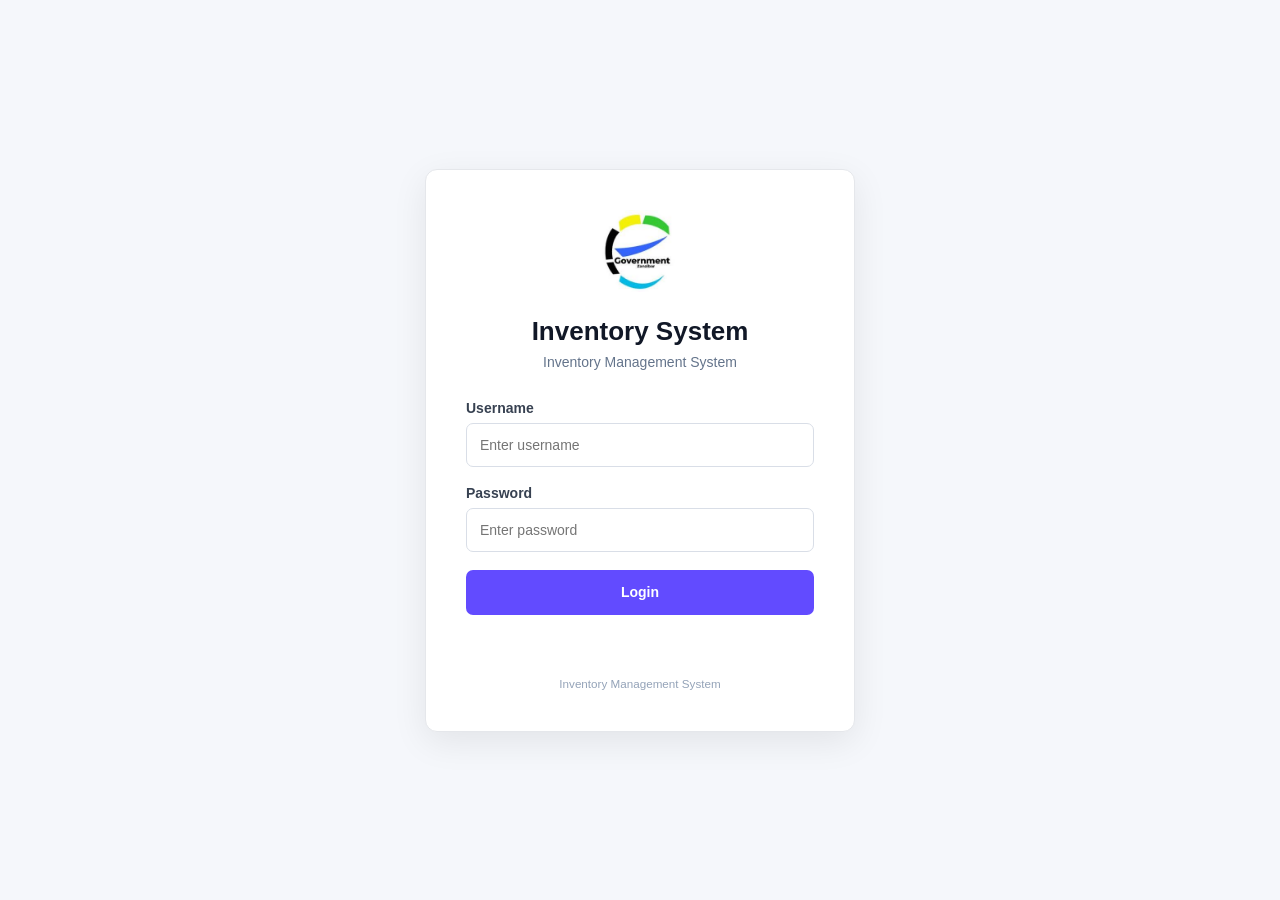
==== Frontend/items.html @ 9045cea1 "Add Inventory System frontend and backend" ====
<!DOCTYPE html>
<html lang="en">
<head>
    <meta charset="UTF-8">
    <meta name="viewport" content="width=device-width, initial-scale=1.0">

    <title>Inventory System - Items</title>

    <link rel="stylesheet" href="CSS/style.css">
</head>

<body>

<div class="app-layout">

    <!-- Sidebar -->
    <aside class="sidebar">

        <div class="sidebar-brand">
            <img src="image/eGAZ logo.jpeg" alt="eGAZ Logo">
            <span>Inventory System</span>
        </div>

        <nav id="sidebarMenu"></nav>

    </aside>


    <!-- Main Content -->
    <main class="main-content">

        <!-- Topbar -->
        <header class="topbar">

            <div>
                <h2>Items</h2>
            </div>

            <div id="userInfo" class="user-info"></div>

        </header>


        <!-- Page Content -->
        <section class="page-content">

            <!-- Add Item -->
            <div class="content-card" id="itemFormContainer">

                <div class="card-header">
                    <h3>Add New Item</h3>
                </div>

                <form id="itemForm">

                    <div class="form-row">

                        <div class="form-group">
                            <label for="itemName">
                                Item Name
                            </label>

                            <input
                                type="text"
                                id="itemName"
                                placeholder="Enter item name"
                                required
                            >
                        </div>


                        <div class="form-group">
                            <label for="category">
                                Category
                            </label>

                            <input
                                type="text"
                                id="category"
                                placeholder="Enter category"
                                required
                            >
                        </div>


                        <div class="form-group">
                            <label for="quantity">
                                Quantity
                            </label>

                            <input
                                type="number"
                                id="quantity"
                                min="0"
                                placeholder="Enter quantity"
                                required
                            >
                        </div>

                    </div>

                    <button
                        type="submit"
                        class="btn btn-primary"
                    >
                        Add Item
                    </button>

                </form>

            </div>


            <!-- Search -->
            <div class="content-card">

                <div class="card-header">
                    <h3>Registered Items</h3>
                </div>

                <div class="search-box">

                    <input
                        type="text"
                        id="searchItem"
                        placeholder="Search item..."
                    >

                </div>


                <!-- Items Table -->
                <div class="table-responsive">

                    <table>

                        <thead>

                            <tr>
                                <th>ID</th>
                                <th>Item Name</th>
                                <th>Category</th>
                                <th>Total Quantity</th>
                                <th>Allocated</th>
                                <th>Remaining</th>
                                <th>Action</th>
                            </tr>

                        </thead>

                        <tbody id="itemTableBody"></tbody>

                    </table>

                </div>

            </div>


            <!-- Edit Item -->
            <div
                class="content-card"
                id="editItemContainer"
                style="display:none;"
            >

                <div class="card-header">
                    <h3>Edit Item</h3>
                </div>

                <form id="editItemForm">

                    <input
                        type="hidden"
                        id="editItemId"
                    >


                    <div class="form-row">

                        <div class="form-group">

                            <label for="editItemName">
                                Item Name
                            </label>

                            <input
                                type="text"
                                id="editItemName"
                                required
                            >

                        </div>


                        <div class="form-group">

                            <label for="editCategory">
                                Category
                            </label>

                            <input
                                type="text"
                                id="editCategory"
                                required
                            >

                        </div>


                        <div class="form-group">

                            <label for="editQuantity">
                                Total Quantity
                            </label>

                            <input
                                type="number"
                                id="editQuantity"
                                min="0"
                                required
                            >

                        </div>

                    </div>


                    <button
                        type="submit"
                        class="btn btn-primary"
                    >
                        Update Item
                    </button>

                    <button
                        type="button"
                        id="cancelEditBtn"
                        class="btn btn-secondary"
                    >
                        Cancel
                    </button>

                </form>

            </div>

        </section>

    </main>

</div>


<script src="JS/api.js"></script>
<script src="JS/auth.js"></script>
<script src="JS/nav.js"></script>

<script>
    protectSection("items");
</script>

<script src="JS/item.js"></script>

</body>
</html>
---- Frontend/CSS/style.css ----
/* =========================================================
   INVENTORY SYSTEM
   Professional Dashboard UI
   ========================================================= */

* {
    margin: 0;
    padding: 0;
    box-sizing: border-box;
}

:root {
    --primary: #624bff;
    --primary-dark: #4f3dcc;
    --body-bg: #f5f7fb;
    --sidebar-bg: #ffffff;
    --card-bg: #ffffff;
    --text: #1e293b;
    --muted: #64748b;
    --border: #e5e7eb;
    --success: #16a34a;
    --warning: #f59e0b;
    --danger: #dc2626;
    --shadow: 0 2px 8px rgba(0, 0, 0, 0.06);
}

html,
body {
    width: 100%;
    min-height: 100%;
    font-family: "Inter", "Segoe UI", Arial, sans-serif;
    color: var(--text);
    background: var(--body-bg);
}

body {
    font-size: 14px;
}

/* =========================================================
   LOGIN PAGE
   ========================================================= */

.login-page {
    min-height: 100vh;
    background: #f5f7fb;
    display: flex;
    align-items: center;
    justify-content: center;
    padding: 20px;
}

.login-wrapper {
    width: 100%;
    max-width: 430px;
}

.login-card {
    background: #ffffff;
    border: 1px solid var(--border);
    border-radius: 12px;
    padding: 40px;
    box-shadow: 0 10px 35px rgba(0, 0, 0, 0.08);
}

.login-logo {
    display: flex;
    justify-content: center;
    margin-bottom: 24px;
}

.login-logo img {
    width: 82px;
    height: 82px;
    object-fit: contain;
    border-radius: 10px;
}

.login-header {
    text-align: center;
    margin-bottom: 30px;
}

.login-header h1 {
    font-size: 26px;
    font-weight: 700;
    color: #111827;
    margin-bottom: 7px;
}

.login-header p {
    color: var(--muted);
    font-size: 14px;
}

.form-group {
    margin-bottom: 18px;
}

.form-group label {
    display: block;
    margin-bottom: 7px;
    font-weight: 600;
    color: #374151;
}

.form-group input,
.form-group select,
.search-box input,
input,
select {
    width: 100%;
    height: 44px;
    padding: 0 13px;
    border: 1px solid #d9dee7;
    border-radius: 7px;
    background: #ffffff;
    color: #1f2937;
    font-size: 14px;
    outline: none;
    transition: 0.2s ease;
}

.form-group input:focus,
.form-group select:focus,
.search-box input:focus,
input:focus,
select:focus {
    border-color: var(--primary);
    box-shadow: 0 0 0 3px rgba(98, 75, 255, 0.10);
}

.login-btn {
    width: 100%;
    height: 45px;
    border: none;
    border-radius: 7px;
    background: var(--primary);
    color: white;
    font-size: 14px;
    font-weight: 600;
    cursor: pointer;
    transition: 0.2s ease;
}

.login-btn:hover {
    background: var(--primary-dark);
}

.login-message {
    min-height: 20px;
    text-align: center;
    margin-top: 15px;
    font-size: 13px;
}

.login-footer {
    text-align: center;
    margin-top: 25px;
    color: #94a3b8;
}

/* =========================================================
   MAIN APPLICATION
   ========================================================= */

.app-layout {
    min-height: 100vh;
    display: flex;
    background: var(--body-bg);
}

/* =========================================================
   SIDEBAR
   ========================================================= */

.sidebar {
    width: 250px;
    min-width: 250px;
    min-height: 100vh;
    background: var(--sidebar-bg);
    border-right: 1px solid var(--border);
    position: fixed;
    left: 0;
    top: 0;
    bottom: 0;
    display: flex;
    flex-direction: column;
    z-index: 1000;
}

.sidebar-brand {
    height: 72px;
    padding: 0 22px;
    display: flex;
    align-items: center;
    gap: 11px;
    border-bottom: 1px solid var(--border);
}

.sidebar-brand img {
    width: 38px;
    height: 38px;
    object-fit: contain;
    border-radius: 7px;
}

.sidebar-brand span {
    font-size: 16px;
    font-weight: 700;
    color: #111827;
    white-space: nowrap;
}

.sidebar-nav {
    flex: 1;
    display: flex;
    flex-direction: column;
    padding: 18px 12px;
}

.sidebar-nav a {
    display: flex;
    align-items: center;
    gap: 12px;
    min-height: 44px;
    padding: 0 14px;
    margin-bottom: 5px;
    text-decoration: none;
    color: #64748b;
    border-radius: 7px;
    font-size: 14px;
    font-weight: 500;
    transition: 0.2s ease;
}

.sidebar-nav a:hover {
    background: #f1f3f9;
    color: var(--primary);
}

.sidebar-nav a.active {
    background: #eeeafd;
    color: var(--primary);
    font-weight: 600;
}


.sidebar-spacer {
    flex: 1;
}

.sidebar-nav .logout-link {
    color: #dc2626;
    margin-top: auto;
}

.sidebar-nav .logout-link:hover {
    background: #fef2f2;
    color: #b91c1c;
}

/* =========================================================
   MAIN CONTENT
   ========================================================= */

.main-content {
    width: calc(100% - 250px);
    margin-left: 250px;
    min-height: 100vh;
}

/* =========================================================
   TOPBAR
   ========================================================= */

.topbar {
    height: 72px;
    background: #ffffff;
    border-bottom: 1px solid var(--border);
    display: flex;
    align-items: center;
    justify-content: space-between;
    padding: 0 30px;
    position: sticky;
    top: 0;
    z-index: 100;
}

.topbar h2 {
    font-size: 20px;
    font-weight: 600;
    color: #111827;
}

.user-info {
    display: flex;
    align-items: center;
}

.user-details {
    display: flex;
    align-items: center;
    gap: 10px;
}

.user-details strong {
    font-size: 13px;
    color: #374151;
}

.role-pill {
    display: inline-flex;
    align-items: center;
    padding: 5px 9px;
    border-radius: 20px;
    background: #eeeafd;
    color: var(--primary);
    font-size: 11px;
    font-weight: 700;
}

/* =========================================================
   PAGE CONTENT
   ========================================================= */

.page-content {
    padding: 30px;
    max-width: 1600px;
    margin: 0 auto;
}

/* =========================================================
   WELCOME BOX
   ========================================================= */

.welcome-box {
    background: #ffffff;
    border: 1px solid var(--border);
    border-radius: 10px;
    padding: 25px 28px;
    margin-bottom: 25px;
    box-shadow: var(--shadow);
}

.welcome-box h1 {
    font-size: 23px;
    font-weight: 650;
    margin-bottom: 7px;
    color: #111827;
}

.welcome-box p {
    color: var(--muted);
    line-height: 1.6;
}

/* =========================================================
   DASHBOARD CARDS
   ========================================================= */

.dashboard-cards {
    display: grid;
    grid-template-columns: repeat(4, 1fr);
    gap: 20px;
    margin-bottom: 25px;
}

.stat-card {
    background: #ffffff;
    border: 1px solid var(--border);
    border-radius: 10px;
    min-height: 120px;
    padding: 22px;
    display: flex;
    align-items: center;
    gap: 16px;
    box-shadow: var(--shadow);
}


.stat-card span {
    display: block;
    color: var(--muted);
    font-size: 13px;
    margin-bottom: 6px;
}

.stat-card h2 {
    color: #111827;
    font-size: 25px;
    font-weight: 700;
}

/* =========================================================
   CONTENT CARDS
   ========================================================= */

.content-card {
    background: #ffffff;
    border: 1px solid var(--border);
    border-radius: 10px;
    margin-bottom: 25px;
    box-shadow: var(--shadow);
    overflow: hidden;
}

.card-header {
    min-height: 62px;
    padding: 0 22px;
    display: flex;
    align-items: center;
    justify-content: space-between;
    border-bottom: 1px solid var(--border);
}

.card-header h3 {
    font-size: 16px;
    font-weight: 600;
    color: #111827;
}

/* =========================================================
   FORMS
   ========================================================= */

.content-card form {
    padding: 22px;
}

.form-row {
    display: grid;
    grid-template-columns: repeat(3, 1fr);
    gap: 18px;
}

.content-card form > .btn {
    margin-top: 2px;
}

textarea {
    width: 100%;
    min-height: 100px;
    padding: 12px;
    border: 1px solid #d9dee7;
    border-radius: 7px;
    resize: vertical;
    font-family: inherit;
}

/* =========================================================
   BUTTONS
   ========================================================= */

.btn {
    display: inline-flex;
    align-items: center;
    justify-content: center;
    min-height: 39px;
    padding: 0 15px;
    border: none;
    border-radius: 6px;
    font-size: 13px;
    font-weight: 600;
    cursor: pointer;
    text-decoration: none;
    transition: 0.2s ease;
}

.btn-primary {
    background: var(--primary);
    color: #ffffff;
}

.btn-primary:hover {
    background: var(--primary-dark);
}

.btn-secondary {
    background: #64748b;
    color: #ffffff;
}

.btn-secondary:hover {
    background: #475569;
}

.btn-success {
    background: var(--success);
    color: #ffffff;
}

.btn-warning {
    background: var(--warning);
    color: #ffffff;
}

.btn-danger {
    background: var(--danger);
    color: #ffffff;
}

.btn-sm {
    min-height: 32px;
    padding: 0 10px;
    margin: 2px;
    font-size: 12px;
}

/* =========================================================
   SEARCH
   ========================================================= */

.search-box {
    padding: 18px 22px;
    border-bottom: 1px solid var(--border);
}

.search-box input {
    max-width: 350px;
}

/* =========================================================
   TABLE
   ========================================================= */

.table-responsive {
    width: 100%;
    overflow-x: auto;
}

table {
    width: 100%;
    border-collapse: collapse;
    background: #ffffff;
}

thead {
    background: #f8fafc;
}

th {
    padding: 14px 18px;
    text-align: left;
    color: #475569;
    font-size: 12px;
    font-weight: 700;
    white-space: nowrap;
    border-bottom: 1px solid var(--border);
}

td {
    padding: 15px 18px;
    color: #475569;
    font-size: 13px;
    border-bottom: 1px solid #edf0f4;
    vertical-align: middle;
}

tbody tr:hover {
    background: #fafbfc;
}

tbody tr:last-child td {
    border-bottom: none;
}

td strong {
    color: #1e293b;
}

/* =========================================================
   QUICK ACTIONS
   ========================================================= */

.quick-actions {
    padding: 22px;
    display: grid;
    grid-template-columns: repeat(4, 1fr);
    gap: 16px;
}

.quick-action {
    display: flex;
    flex-direction: column;
    gap: 7px;
    text-decoration: none;
    border: 1px solid var(--border);
    border-radius: 8px;
    padding: 18px;
    background: #ffffff;
    transition: 0.2s ease;
}

.quick-action:hover {
    border-color: var(--primary);
    transform: translateY(-2px);
    box-shadow: var(--shadow);
}


.quick-action strong {
    color: #1e293b;
    font-size: 14px;
}

.quick-action small {
    color: var(--muted);
    font-size: 12px;
}

/* =========================================================
   PROGRESS
   ========================================================= */

.progress-info {
    padding: 22px;
}

.progress-info > div:first-child {
    display: flex;
    justify-content: space-between;
    margin-bottom: 12px;
}

.progress-info strong {
    color: #334155;
}

.progress-info span {
    color: var(--muted);
    font-size: 13px;
}

.progress-bar {
    width: 100%;
    height: 9px;
    background: #e9edf3;
    border-radius: 10px;
    overflow: hidden;
}

.progress-fill {
    height: 100%;
    background: var(--primary);
    border-radius: 10px;
    transition: width 0.3s ease;
}

.progress-details {
    display: flex;
    gap: 30px;
    margin-top: 14px;
    flex-wrap: wrap;
}

/* =========================================================
   STATUS
   ========================================================= */

.view-only {
    display: inline-block;
    padding: 5px 9px;
    border-radius: 5px;
    background: #f1f5f9;
    color: #64748b;
    font-size: 11px;
    font-weight: 600;
}

/* =========================================================
   RESPONSIVE
   ========================================================= */

@media (max-width: 1200px) {

    .dashboard-cards {
        grid-template-columns: repeat(2, 1fr);
    }

    .quick-actions {
        grid-template-columns: repeat(2, 1fr);
    }

    .form-row {
        grid-template-columns: repeat(2, 1fr);
    }
}

@media (max-width: 850px) {

    .sidebar {
        width: 220px;
        min-width: 220px;
    }

    .main-content {
        width: calc(100% - 220px);
        margin-left: 220px;
    }

    .page-content {
        padding: 20px;
    }

    .topbar {
        padding: 0 20px;
    }

    .sidebar-brand span {
        font-size: 14px;
    }
}

@media (max-width: 650px) {

    .sidebar {
        width: 100%;
        height: auto;
        min-height: auto;
        position: relative;
    }

    .app-layout {
        display: block;
    }

    .main-content {
        width: 100%;
        margin-left: 0;
    }

    .sidebar-nav {
        padding: 10px;
    }

    .sidebar-spacer {
        display: none;
    }

    .dashboard-cards {
        grid-template-columns: 1fr;
    }

    .quick-actions {
        grid-template-columns: 1fr;
    }

    .form-row {
        grid-template-columns: 1fr;
    }

    .topbar {
        height: auto;
        min-height: 65px;
        padding: 15px;
        gap: 10px;
    }

    .topbar h2 {
        font-size: 17px;
    }

    .page-content {
        padding: 15px;
    }

    .welcome-box {
        padding: 20px;
    }

    .welcome-box h1 {
        font-size: 19px;
    }

    .user-details strong {
        display: none;
    }
}

/* =========================================================
   PRINT
   ========================================================= */

@media print {

    .sidebar,
    .topbar,
    .btn,
    .search-box {
        display: none !important;
    }

    .main-content {
        width: 100%;
        margin: 0;
    }

    .page-content {
        padding: 0;
    }

    .content-card {
        box-shadow: none;
        border: 1px solid #ddd;
    }

}

/* Inventory System watermark */
body:not(.login-page)::before {
    content: "";
    position: fixed;
    inset: 0;
    background: url("../image/eGAZ logo.jpeg") center center / 280px auto no-repeat;
    opacity: 0.035;
    pointer-events: none;
    z-index: 0;
}

.app-layout, .main-content, .sidebar, .topbar {
    position: relative;
}

.app-layout { z-index: 1; }

.print-only { display: none; }
.print-watermark { display: none; }

@media print {
    @page { size: A4; margin: 14mm; }

    body { background: #fff !important; }
    body::before { display: none !important; }
    .sidebar, .topbar, .report-print-controls, .dashboard-cards, .print-watermark { display: none !important; }
    .main-content { margin: 0 !important; padding: 0 !important; width: 100% !important; }
    .page-content { padding: 0 !important; }
    .content-card { box-shadow: none !important; border: 1px solid #ddd !important; break-inside: avoid; }
    .print-only { display: block !important; text-align: center; margin-bottom: 18px; position: relative; }
    .print-logo { width: 75px; height: 75px; object-fit: contain; margin-bottom: 6px; }
    .print-only h1 { margin: 0 0 10px; font-size: 22px; }
    .print-meta { display: flex; justify-content: center; gap: 16px; flex-wrap: wrap; font-size: 11px; margin-bottom: 12px; }
    .print-only::after {
        content: "";
        position: fixed;
        inset: 0;
        background: url("../image/eGAZ logo.jpeg") center center / 300px auto no-repeat;
        opacity: 0.055;
        z-index: -1;
    }
    table { width: 100% !important; border-collapse: collapse !important; }
    th, td { border: 1px solid #999 !important; padding: 6px !important; }
}

/* =========================================================
   FINAL LAYOUT / PRINT FIXES
   ========================================================= */
html, body { overflow-x: hidden; }
.app-layout { width: 100%; min-width: 0; }
.main-content { min-width: 0; max-width: 100%; }
.page-content { width: 100%; max-width: 1500px; }
.content-card, .dashboard-cards, .quick-actions { min-width: 0; }
.form-row { min-width: 0; }
.form-row > * { min-width: 0; }
.table-responsive { max-width: 100%; }
.btn { white-space: nowrap; }

/* Keep the logo watermark subtle and behind content */
body:not(.login-page)::before {
    content: "";
    position: fixed;
    inset: 0;
    background: url("../image/eGAZ logo.jpeg") center center / 300px auto no-repeat;
    opacity: .035;
    pointer-events: none;
    z-index: 0;
}

.app-layout, .main-content, .topbar, .page-content { position: relative; z-index: 1; }
.empty-state { text-align: center; padding: 28px !important; color: #64748b; }

/* Colour printing */
@media print {
    html, body { overflow: visible !important; }
    * { -webkit-print-color-adjust: exact !important; print-color-adjust: exact !important; }
    body { background: #fff !important; }
    .sidebar, .topbar, .report-print-controls, .dashboard-cards, .search-box, .btn, .view-only { display: none !important; }
    .main-content { width: 100% !important; max-width: none !important; margin: 0 !important; }
    .page-content { width: 100% !important; max-width: none !important; padding: 0 !important; }
    .content-card { box-shadow: none !important; border: 1px solid #b8c2d1 !important; margin-bottom: 14px !important; }
    .print-only { display: block !important; text-align: center; position: relative; margin-bottom: 18px; padding-bottom: 10px; border-bottom: 3px solid #624bff; }
    .print-logo { width: 82px !important; height: 82px !important; object-fit: contain; margin: 0 auto 6px; display: block; }
    .print-only h1 { margin: 0 0 10px !important; color: #624bff !important; font-size: 24px !important; font-weight: 800; }
    .print-meta { display: flex !important; justify-content: center; gap: 10px 22px; flex-wrap: wrap; font-size: 11px; color: #334155 !important; }
    .print-meta strong { color: #111827 !important; }
    .print-only::after { content: ""; position: fixed; inset: 0; background: url("../image/eGAZ logo.jpeg") center center / 320px auto no-repeat; opacity: .07; z-index: -1; pointer-events: none; }
    table { width: 100% !important; border-collapse: collapse !important; }
    thead { background: #624bff !important; }
    th { background: #624bff !important; color: #fff !important; border: 1px solid #4f3dcc !important; padding: 8px !important; }
    td { color: #1e293b !important; border: 1px solid #cbd5e1 !important; padding: 7px !important; }
    tbody tr:nth-child(even) { background: #f3f4ff !important; }
    .card-header { background: #f1efff !important; color: #1e293b !important; }
    .card-header h3 { color: #4f3dcc !important; }
}


/* Center content in the available workspace */
.main-content { width: calc(100% - 250px); margin-left: 250px; min-width: 0; }
.page-content { width: min(1160px, calc(100% - 40px)); max-width: 1160px; margin-left: auto; margin-right: auto; padding: 28px 0 40px; }
.content-card, .dashboard-cards, .quick-actions { min-width: 0; }
.room-contents { padding: 20px 22px; display: grid; gap: 14px; }
.room-content-box { border: 1px solid var(--border); border-radius: 9px; padding: 15px; background: #fff; }
.room-content-title { display:flex; justify-content:space-between; align-items:center; gap:15px; margin-bottom:10px; }
.room-content-title span { font-size:12px; color:var(--muted); }
.room-item-list { border-top:1px solid var(--border); }
.room-item { display:flex; justify-content:space-between; padding:10px 2px; border-bottom:1px solid #edf0f4; }
.room-item:last-child { border-bottom:0; }
.room-item span { color:#475569; }
.room-empty { color:#94a3b8; font-size:13px; padding:8px 0; }
@media (max-width:850px){ .page-content { width: calc(100% - 30px); } }
@media print{ .page-content { width:100% !important; max-width:none !important; margin:0 !important; } }

/* =========================================================
   TRUE SCREEN CENTERING
   Content is centered relative to the full browser window,
   not just the area to the right of the sidebar.
   ========================================================= */
@media (min-width: 851px) {
    .page-content {
        position: relative;
        left: -125px;
    }
}

@media (min-width: 651px) and (max-width: 850px) {
    .page-content {
        position: relative;
        left: -110px;
    }
}

@media (max-width: 650px) {
    .page-content {
        position: relative;
        left: 0;
    }
}

/* Final navigation and dashboard centering */
.sidebar-nav {
    align-items: center;
}
.sidebar-nav a {
    width: 92%;
    justify-content: center;
}
.topbar > div:first-child {
    flex: 1;
    text-align: center;
}
.topbar .user-info {
    min-width: 190px;
    justify-content: flex-end;
}


/* Final navigation bar and role icon polish */
.sidebar-nav {
    width: 92%;
    align-self: center;
    padding-left: 0;
    padding-right: 0;
    box-sizing: border-box;
}

.sidebar-nav a {
    width: 100%;
    box-sizing: border-box;
}

.user-avatar {
    width: 40px;
    height: 40px;
    border-radius: 50%;
    display: flex;
    align-items: center;
    justify-content: center;
    background: #eeeafd;
    border: 1px solid #ddd6fe;
    font-size: 20px;
    margin-right: 10px;
    flex-shrink: 0;
}

.topbar .user-info {
    min-width: 230px;
}

@media (max-width: 650px) {
    .sidebar-nav {
        width: 94%;
    }

    .user-avatar {
        width: 36px;
        height: 36px;
        font-size: 18px;
    }

    .topbar .user-info {
        min-width: auto;
    }
}


/* =========================================================
   FINAL V8 PRINT CLEANUP
   ========================================================= */
@media print {
    @page { size: A4 portrait; margin: 10mm; }

    html, body {
        width: 100% !important;
        min-width: 0 !important;
        overflow: visible !important;
        margin: 0 !important;
        padding: 0 !important;
        background: #fff !important;
    }

    .app-layout, .main-content, .page-content {
        position: static !important;
        left: auto !important;
        right: auto !important;
        transform: none !important;
        width: 100% !important;
        max-width: none !important;
        min-width: 0 !important;
        margin: 0 !important;
        padding: 0 !important;
    }

    .content-card {
        width: 100% !important;
        max-width: none !important;
        margin: 0 0 12px 0 !important;
        padding: 0 !important;
        box-sizing: border-box !important;
        break-inside: auto !important;
        page-break-inside: auto !important;
        overflow: visible !important;
    }

    .table-responsive {
        width: 100% !important;
        max-width: none !important;
        overflow: visible !important;
    }

    table {
        width: 100% !important;
        max-width: 100% !important;
        table-layout: fixed !important;
        border-collapse: collapse !important;
        font-size: 9.5pt !important;
    }

    th, td {
        padding: 5px 4px !important;
        line-height: 1.25 !important;
        word-break: normal !important;
        overflow-wrap: anywhere !important;
        white-space: normal !important;
        vertical-align: middle !important;
    }

    .card-header {
        padding: 8px 10px !important;
    }

    .print-only {
        width: 100% !important;
        box-sizing: border-box !important;
        margin: 0 0 12px 0 !important;
        padding: 0 0 8px 0 !important;
    }

    .print-logo {
        width: 65px !important;
        height: 65px !important;
    }

    .print-only h1 {
        font-size: 20px !important;
        margin: 0 0 7px !important;
    }

    .print-meta {
        gap: 5px 14px !important;
        font-size: 9.5pt !important;
    }

    .print-only::after {
        opacity: .045 !important;
        background-size: 250px auto !important;
    }

    .report-print-controls, .sidebar, .topbar, .btn, .search-box, .dashboard-cards, .view-only {
        display: none !important;
    }
}

/* Remove role/avatar icon space from the top bar */
.user-avatar {
    display: none !important;
}
.topbar .user-info {
    min-width: 190px;
}


/* =========================================================
   FINAL RESPONSIVE + CLEAN TEXT-ONLY UI
   ========================================================= */
.sidebar-nav a {
    justify-content: flex-start;
}

.sidebar-nav a.logout-link {
    margin-top: 10px;
}

.menu-toggle {
    display: none;
    border: 1px solid var(--border);
    background: #fff;
    color: var(--text);
    border-radius: 7px;
    padding: 9px 12px;
    font-weight: 600;
    cursor: pointer;
}

.sidebar-overlay {
    display: none;
}

.main-content {
    margin-left: 250px;
    width: calc(100% - 250px);
    min-width: 0;
}

.page-content {
    width: 100%;
    max-width: 1500px;
    margin: 0 auto;
}

.topbar {
    min-width: 0;
}

.topbar > div:first-child {
    min-width: 0;
}

.topbar h2 {
    overflow: hidden;
    text-overflow: ellipsis;
    white-space: nowrap;
}

.form-row {
    display: grid;
    grid-template-columns: repeat(3, minmax(0, 1fr));
    gap: 18px;
}

.table-responsive {
    width: 100%;
    overflow-x: auto;
    -webkit-overflow-scrolling: touch;
}

.table-responsive table {
    min-width: 720px;
}

.btn {
    white-space: nowrap;
}

.quick-actions {
    display: grid;
    grid-template-columns: repeat(2, minmax(0, 1fr));
    gap: 12px;
}

.quick-action {
    min-width: 0;
}

.room-content-box {
    overflow: hidden;
}

@media (max-width: 900px) {
    .sidebar {
        transform: translateX(-100%);
        transition: transform .25s ease;
        box-shadow: 8px 0 24px rgba(15, 23, 42, .12);
    }

    .sidebar.open {
        transform: translateX(0);
    }

    .main-content {
        margin-left: 0;
        width: 100%;
    }

    .menu-toggle {
        display: inline-flex;
        align-items: center;
        justify-content: center;
        margin-right: 12px;
    }

    .sidebar-overlay.show {
        display: block;
        position: fixed;
        inset: 0;
        background: rgba(15, 23, 42, .35);
        z-index: 900;
    }

    .topbar {
        gap: 10px;
    }

    .form-row {
        grid-template-columns: repeat(2, minmax(0, 1fr));
    }
}

@media (max-width: 640px) {
    body {
        font-size: 13px;
    }

    .login-page {
        padding: 14px;
    }

    .login-card {
        padding: 26px 20px;
        border-radius: 10px;
    }

    .login-logo img {
        width: 70px;
        height: 70px;
    }

    .login-header h1 {
        font-size: 22px;
    }

    .topbar {
        padding: 12px 14px;
        min-height: 62px;
    }

    .topbar h2 {
        font-size: 18px;
    }

    .user-info {
        max-width: 48%;
    }

    .user-details strong,
    .role-pill {
        max-width: 100%;
        overflow: hidden;
        text-overflow: ellipsis;
        white-space: nowrap;
    }

    .page-content {
        padding: 14px;
    }

    .welcome-box {
        padding: 20px;
    }

    .welcome-box h1 {
        font-size: 21px;
        line-height: 1.3;
    }

    .dashboard-cards {
        grid-template-columns: 1fr;
        gap: 12px;
    }

    .stat-card {
        min-height: 92px;
    }

    .form-row {
        grid-template-columns: 1fr;
        gap: 0;
    }

    .quick-actions {
        grid-template-columns: 1fr;
    }

    .content-card {
        padding: 16px;
        margin-bottom: 14px;
    }

    .card-header {
        flex-wrap: wrap;
        gap: 8px;
    }

    .btn {
        min-height: 40px;
    }

    .btn-sm {
        min-height: 36px;
        margin-bottom: 4px;
    }

    input, select, .form-group input, .form-group select, .search-box input {
        height: 44px;
    }

    .table-responsive table {
        min-width: 650px;
    }

    .room-content-box .table-responsive table {
        min-width: 480px;
    }
}

@media print {
    .sidebar,
    .topbar,
    .menu-toggle,
    .sidebar-overlay {
        display: none !important;
    }

    .main-content {
        margin-left: 0 !important;
        width: 100% !important;
    }
}
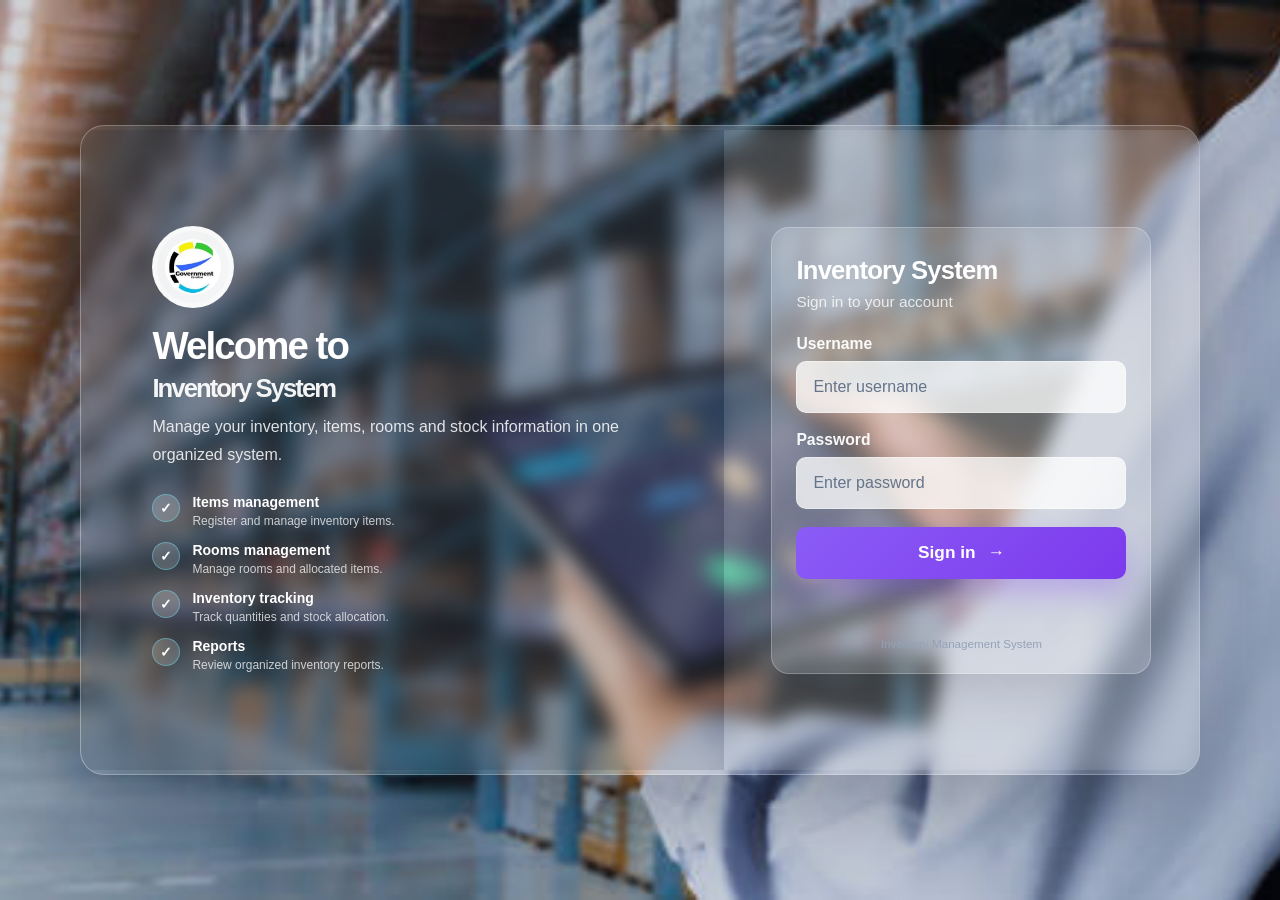
==== commit b40cb114: "changes" ====
--- a/Frontend/items.html
+++ b/Frontend/items.html
@@ -251,6 +251,47 @@
 
 </div>
 
+<div id="stockModal" class="modal-backdrop" aria-hidden="true">
+    <div class="modal-card" role="dialog" aria-modal="true" aria-labelledby="stockModalTitle">
+        <div class="modal-header">
+            <h3 id="stockModalTitle">Add Stock</h3>
+            <button type="button" class="modal-close" id="closeStockModalBtn" aria-label="Close">×</button>
+        </div>
+
+        <form id="stockForm">
+            <input type="hidden" id="stockItemId">
+
+            <div class="form-group">
+                <label>Item Name</label>
+                <input type="text" id="stockItemName" disabled>
+            </div>
+
+            <div class="form-group">
+                <label>Current Quantity</label>
+                <input type="text" id="stockCurrentQuantity" disabled>
+            </div>
+
+            <div class="form-group">
+                <label for="stockQuantityToAdd">Quantity to Add</label>
+                <input
+                    type="number"
+                    id="stockQuantityToAdd"
+                    min="1"
+                    step="1"
+                    placeholder="Enter quantity"
+                    required
+                >
+                <small id="stockError" class="field-error"></small>
+            </div>
+
+            <div class="modal-actions">
+                <button type="button" class="btn btn-secondary" id="cancelAddStockBtn">Cancel</button>
+                <button type="submit" class="btn btn-primary">Add Stock</button>
+            </div>
+        </form>
+    </div>
+</div>
+
 
 <script src="JS/api.js"></script>
 <script src="JS/auth.js"></script>
--- a/Frontend/CSS/style.css
+++ b/Frontend/CSS/style.css
@@ -10,18 +10,22 @@
 }
 
 :root {
-    --primary: #624bff;
-    --primary-dark: #4f3dcc;
-    --body-bg: #f5f7fb;
-    --sidebar-bg: #ffffff;
+    --primary: #4465d1;
+    --primary-dark: #113b5e;
+    --primary-soft: #ccfbf1;
+    --secondary: #0284c7;
+    --secondary-soft: #e0f2fe;
+    --accent-gold: #f59e0b;
+    --body-bg: #eaedf5;
+    --sidebar-bg: linear-gradient(180deg, #071a2e 0%, #102847 35%, #183d5d 100%);
     --card-bg: #ffffff;
-    --text: #1e293b;
-    --muted: #64748b;
-    --border: #e5e7eb;
-    --success: #16a34a;
+    --text: #172033;
+    --muted: #53657d;
+    --border: #dfeaf6;
+    --success: #10b981;
     --warning: #f59e0b;
-    --danger: #dc2626;
-    --shadow: 0 2px 8px rgba(0, 0, 0, 0.06);
+    --danger: #ef4444;
+    --shadow: 0 18px 40px rgba(15, 118, 110, 0.12);
 }
 
 html,
@@ -30,11 +34,291 @@
     min-height: 100%;
     font-family: "Inter", "Segoe UI", Arial, sans-serif;
     color: var(--text);
-    background: var(--body-bg);
+    background: linear-gradient(180deg, #eefaff 0%, #f8fbff 100%);
 }
 
 body {
     font-size: 14px;
+}
+
+/* =========================================================
+   PUBLIC LANDING PAGE
+   ========================================================= */
+
+.landing-page {
+    --landing-ink: #182b27;
+    --landing-green: #214b3d;
+    --landing-lime: #d8e681;
+    --landing-muted: #64716c;
+    background: #f8f8f2;
+    color: var(--landing-ink);
+    font-family: "Trebuchet MS", "Segoe UI", sans-serif;
+}
+
+.landing-header {
+    height: 72px;
+    padding: 0 9%;
+    display: flex;
+    align-items: center;
+    justify-content: space-between;
+    background: #f8f8f2;
+}
+
+.landing-brand {
+    display: inline-flex;
+    align-items: center;
+    gap: 12px;
+    color: var(--landing-ink);
+    text-decoration: none;
+    font-size: 15px;
+}
+
+.landing-brand img {
+    width: 39px;
+    height: 39px;
+    object-fit: contain;
+}
+
+.landing-brand strong {
+    font-weight: 400;
+}
+
+.landing-login-link {
+    color: var(--landing-ink);
+    text-decoration: none;
+    font-weight: 700;
+}
+
+.landing-login-link span {
+    margin-left: 8px;
+    color: var(--landing-green);
+}
+
+.landing-hero {
+    min-height: min(650px, calc(100svh - 72px));
+    position: relative;
+    display: flex;
+    align-items: center;
+    padding: 72px 9%;
+    color: #fff;
+    background: linear-gradient(90deg, rgba(15, 35, 29, 0.9) 0%, rgba(15, 35, 29, 0.7) 48%, rgba(15, 35, 29, 0.18) 100%), url('../image/warehouse.jpg') center 48% / cover no-repeat;
+}
+
+.landing-hero-content {
+    width: min(610px, 100%);
+    animation: landing-rise 650ms ease-out both;
+}
+
+.landing-eyebrow {
+    margin-bottom: 22px;
+    color: var(--landing-lime);
+    font-size: 11px;
+    font-weight: 700;
+    letter-spacing: 0.14em;
+}
+
+.landing-eyebrow span {
+    display: inline-block;
+    width: 7px;
+    height: 7px;
+    margin-right: 8px;
+    border-radius: 50%;
+    background: var(--landing-lime);
+    vertical-align: 1px;
+}
+
+.landing-hero h1,
+.landing-overview h2 {
+    font-family: Georgia, "Times New Roman", serif;
+    font-size: clamp(42px, 5.4vw, 72px);
+    line-height: 1.05;
+    font-weight: 400;
+}
+
+.landing-hero h1 {
+    font-size: 64px;
+}
+
+.landing-hero h1 em {
+    color: var(--landing-lime);
+    font-weight: 400;
+}
+
+.landing-lede {
+    max-width: 450px;
+    margin-top: 22px;
+    color: rgba(255, 255, 255, 0.83);
+    font-size: 16px;
+    line-height: 1.7;
+}
+
+.landing-actions {
+    display: flex;
+    align-items: center;
+    flex-wrap: wrap;
+    gap: 26px;
+    margin-top: 32px;
+}
+
+.landing-primary-action,
+.landing-secondary-action {
+    display: inline-flex;
+    align-items: center;
+    gap: 20px;
+    min-height: 50px;
+    color: #fff;
+    text-decoration: none;
+    font-size: 13px;
+    font-weight: 700;
+}
+
+.landing-primary-action {
+    padding: 0 18px;
+    color: var(--landing-ink);
+    background: var(--landing-lime);
+}
+
+.landing-primary-action:hover {
+    background: #e5f19a;
+}
+
+.landing-primary-action span,
+.landing-secondary-action span {
+    font-size: 18px;
+}
+
+.landing-secondary-action {
+    color: rgba(255, 255, 255, 0.88);
+}
+
+.landing-caption {
+    position: absolute;
+    right: 7.5%;
+    bottom: 26px;
+    left: 7.5%;
+    display: flex;
+    justify-content: space-between;
+    gap: 18px;
+    padding-top: 13px;
+    border-top: 1px solid rgba(255, 255, 255, 0.35);
+    color: rgba(255, 255, 255, 0.76);
+    font-size: 10px;
+}
+
+.landing-caption span:first-child {
+    color: var(--landing-lime);
+    font-weight: 700;
+}
+
+.landing-overview {
+    display: grid;
+    grid-template-columns: minmax(220px, 0.8fr) 1.5fr;
+    gap: 7%;
+    padding: 72px 9%;
+    background: #fff;
+}
+
+.landing-eyebrow-dark {
+    color: var(--landing-green);
+}
+
+.landing-overview h2 {
+    font-size: clamp(34px, 4vw, 48px);
+}
+
+.landing-features {
+    display: grid;
+    grid-template-columns: repeat(3, minmax(0, 1fr));
+    align-content: center;
+    gap: 18px;
+}
+
+.landing-feature {
+    padding-top: 15px;
+    border-top: 1px solid #cbd2c9;
+}
+
+.landing-feature-number {
+    color: #647f42;
+    font-size: 11px;
+    font-weight: 700;
+}
+
+.landing-feature h3 {
+    margin: 25px 0 10px;
+    font-size: 16px;
+}
+
+.landing-feature p {
+    color: var(--landing-muted);
+    font-size: 13px;
+    line-height: 1.65;
+}
+
+.landing-bottom-cta {
+    display: flex;
+    align-items: center;
+    justify-content: space-between;
+    gap: 20px;
+    padding: 24px 9%;
+    background: var(--landing-green);
+    color: #fff;
+}
+
+.landing-bottom-cta p {
+    font-family: Georgia, "Times New Roman", serif;
+    font-size: 24px;
+}
+
+.landing-bottom-cta a {
+    display: inline-flex;
+    align-items: center;
+    gap: 16px;
+    color: var(--landing-lime);
+    font-size: 13px;
+    font-weight: 700;
+    text-decoration: none;
+}
+
+.landing-bottom-cta a span {
+    font-size: 18px;
+}
+
+.landing-footer {
+    display: flex;
+    justify-content: space-between;
+    gap: 20px;
+    padding: 18px 9%;
+    border-top: 1px solid #e2e7de;
+    color: var(--landing-muted);
+    font-size: 11px;
+}
+
+.login-home-link {
+    display: inline-block;
+    margin-bottom: 28px;
+    color: rgba(255, 255, 255, 0.85);
+    font-size: 13px;
+    text-decoration: none;
+}
+
+@keyframes landing-rise {
+    from { opacity: 0; transform: translateY(14px); }
+    to { opacity: 1; transform: translateY(0); }
+}
+
+@media (max-width: 760px) {
+    .landing-header { height: 66px; padding: 0 6%; }
+    .landing-hero { min-height: min(650px, calc(100svh - 66px)); padding: 64px 7%; background-position: 58% center; }
+    .landing-hero h1 { font-size: 42px; }
+    .landing-lede { max-width: 390px; font-size: 15px; }
+    .landing-actions { align-items: flex-start; flex-direction: column; gap: 12px; }
+    .landing-caption { right: 7%; left: 7%; }
+    .landing-overview { grid-template-columns: 1fr; gap: 32px; padding: 54px 7%; }
+    .landing-features { grid-template-columns: 1fr; gap: 24px; }
+    .landing-feature h3 { margin-top: 12px; }
+    .landing-bottom-cta { align-items: flex-start; flex-direction: column; padding: 26px 7%; }
+    .landing-footer { padding: 18px 7%; }
 }
 
 /* =========================================================
@@ -43,11 +327,47 @@
 
 .login-page {
     min-height: 100vh;
-    background: #f5f7fb;
+    position: relative;
+    background: transparent;
     display: flex;
     align-items: center;
     justify-content: center;
     padding: 20px;
+    overflow: hidden;
+}
+
+.login-page::before {
+    content: "";
+    position: absolute;
+    inset: 0;
+    background: none;
+    opacity: 0;
+    pointer-events: none;
+}
+
+.login-background {
+    position: fixed;
+    inset: 0;
+    background:
+        linear-gradient(90deg, rgba(15, 23, 42, 0.22), rgba(15, 23, 42, 0.12)),
+        url('../image/warehouse.jpg') center center / cover no-repeat;
+    z-index: 0;
+}
+
+.login-container {
+    position: relative;
+    z-index: 1;
+    width: min(1200px, 100%);
+    display: grid;
+    grid-template-columns: 1.1fr 0.9fr;
+    gap: 0;
+    align-items: center;
+    border-radius: 28px;
+    overflow: hidden;
+    box-shadow: 0 35px 80px rgba(2, 6, 23, 0.28);
+    background: rgba(255, 255, 255, 0.12);
+    border: 1px solid rgba(255, 255, 255, 0.28);
+    backdrop-filter: blur(2px);
 }
 
 .login-wrapper {
@@ -55,12 +375,113 @@
     max-width: 430px;
 }
 
+.login-section {
+    background: rgba(255, 255, 255, 0.08);
+    backdrop-filter: blur(8px);
+    padding: 34px 28px;
+    min-height: 640px;
+    display: flex;
+    align-items: center;
+    justify-content: center;
+}
+
 .login-card {
-    background: #ffffff;
-    border: 1px solid var(--border);
-    border-radius: 12px;
+    background: rgba(255, 255, 255, 0.12);
+    border: 1px solid rgba(255, 255, 255, 0.22);
+    border-radius: 20px;
     padding: 40px;
-    box-shadow: 0 10px 35px rgba(0, 0, 0, 0.08);
+    box-shadow: 0 28px 65px rgba(15, 118, 110, 0.12);
+    backdrop-filter: blur(4px);
+    width: 100%;
+    max-width: 430px;
+}
+
+.login-intro {
+    background: rgba(3, 7, 18, 0.18);
+    min-height: 640px;
+    display: flex;
+    align-items: center;
+    justify-content: center;
+    padding: 40px 36px;
+    color: #ffffff;
+}
+
+.intro-content {
+    max-width: 480px;
+}
+
+.intro-logo {
+    display: flex;
+    justify-content: flex-start;
+    margin-bottom: 22px;
+}
+
+.intro-logo img {
+    width: 72px;
+    height: 72px;
+    object-fit: contain;
+    border-radius: 14px;
+    background: rgba(255, 255, 255, 0.12);
+    padding: 8px;
+}
+
+.intro-content h1 {
+    font-size: clamp(2.2rem, 3vw, 3rem);
+    line-height: 1.1;
+    font-weight: 800;
+    margin-bottom: 18px;
+    color: #ffffff;
+}
+
+.intro-content h1 span {
+    display: block;
+    color: #d6f4ff;
+}
+
+.intro-description {
+    font-size: 1rem;
+    line-height: 1.7;
+    color: rgba(255, 255, 255, 0.8);
+    margin-bottom: 28px;
+}
+
+.feature-list {
+    display: grid;
+    gap: 18px;
+}
+
+.feature-item {
+    display: flex;
+    align-items: flex-start;
+    gap: 14px;
+    color: #ecfeff;
+}
+
+.feature-icon {
+    width: 28px;
+    height: 28px;
+    min-width: 28px;
+    border-radius: 50%;
+    display: flex;
+    align-items: center;
+    justify-content: center;
+    background: rgba(45, 212, 191, 0.18);
+    border: 1px solid rgba(103, 232, 249, 0.4);
+    color: #a7f3d0;
+    font-weight: 700;
+}
+
+.feature-item h3 {
+    font-size: 1rem;
+    font-weight: 700;
+    margin-bottom: 4px;
+    color: #ffffff;
+}
+
+.feature-item p {
+    color: rgba(255, 255, 255, 0.75);
+    font-size: 0.9rem;
+    line-height: 1.5;
 }
 
 .login-logo {
@@ -83,9 +504,10 @@
 
 .login-header h1 {
     font-size: 26px;
-    font-weight: 700;
-    color: #111827;
+    font-weight: 800;
+    color: #0f172a;
     margin-bottom: 7px;
+    letter-spacing: -0.03em;
 }
 
 .login-header p {
@@ -134,17 +556,19 @@
     width: 100%;
     height: 45px;
     border: none;
-    border-radius: 7px;
-    background: var(--primary);
+    border-radius: 10px;
+    background: linear-gradient(135deg, var(--primary) 0%, var(--secondary) 100%);
     color: white;
     font-size: 14px;
-    font-weight: 600;
+    font-weight: 700;
     cursor: pointer;
     transition: 0.2s ease;
+    box-shadow: 0 12px 24px rgba(21, 14, 233, 0.25);
 }
 
 .login-btn:hover {
-    background: var(--primary-dark);
+    background: linear-gradient(135deg, var(--primary-dark) 0%, #0369a1 100%);
+    transform: translateY(-1px);
 }
 
 .login-message {
@@ -179,7 +603,7 @@
     min-width: 250px;
     min-height: 100vh;
     background: var(--sidebar-bg);
-    border-right: 1px solid var(--border);
+    border-right: 1px solid rgba(148, 163, 184, 0.2);
     position: fixed;
     left: 0;
     top: 0;
@@ -187,6 +611,7 @@
     display: flex;
     flex-direction: column;
     z-index: 1000;
+    box-shadow: 10px 0 30px rgba(15, 23, 42, 0.12);
 }
 
 .sidebar-brand {
@@ -195,7 +620,7 @@
     display: flex;
     align-items: center;
     gap: 11px;
-    border-bottom: 1px solid var(--border);
+    border-bottom: 1px solid rgba(148, 163, 184, 0.2);
 }
 
 .sidebar-brand img {
@@ -207,9 +632,10 @@
 
 .sidebar-brand span {
     font-size: 16px;
-    font-weight: 700;
-    color: #111827;
+    font-weight: 800;
+    color: #f8fbff;
     white-space: nowrap;
+    letter-spacing: 0.02em;
 }
 
 .sidebar-nav {
@@ -217,42 +643,64 @@
     display: flex;
     flex-direction: column;
     padding: 18px 12px;
+    gap: 6px;
 }
 
 .sidebar-nav a {
     display: flex;
     align-items: center;
+    width: 100%;
+    min-height: 46px;
+    padding: 10px 14px;
     gap: 12px;
-    min-height: 44px;
-    padding: 0 14px;
-    margin-bottom: 5px;
     text-decoration: none;
-    color: #64748b;
-    border-radius: 7px;
+    color: rgba(224, 242, 254, 0.85);
+    border-radius: 12px;
     font-size: 14px;
-    font-weight: 500;
+    font-weight: 600;
+    line-height: 1.2;
+    white-space: nowrap;
     transition: 0.2s ease;
 }
 
+.sidebar-nav a span:last-child {
+    flex: 1;
+    min-width: 0;
+}
+
 .sidebar-nav a:hover {
-    background: #f1f3f9;
-    color: var(--primary);
+    background: rgba(148, 163, 184, 0.12);
+    color: #ffffff;
+    transform: translateX(2px);
 }
 
 .sidebar-nav a.active {
-    background: #eeeafd;
-    color: var(--primary);
-    font-weight: 600;
-}
-
+    background: linear-gradient(135deg, rgba(45, 212, 191, 0.24), rgba(14, 165, 233, 0.32));
+    color: #ffffff;
+    font-weight: 700;
+    box-shadow: inset 0 0 0 1px rgba(103, 232, 249, 0.35), 0 8px 20px rgba(14, 165, 233, 0.12);
+}
+
+.nav-icon {
+    width: 22px;
+    min-width: 22px;
+    text-align: center;
+    font-size: 17px;
+    display: inline-flex;
+    align-items: center;
+    justify-content: center;
+    line-height: 1;
+}
 
 .sidebar-spacer {
     flex: 1;
+    min-height: 10px;
 }
 
 .sidebar-nav .logout-link {
     color: #dc2626;
     margin-top: auto;
+    border: 1px solid transparent;
 }
 
 .sidebar-nav .logout-link:hover {
@@ -276,7 +724,8 @@
 
 .topbar {
     height: 72px;
-    background: #ffffff;
+    background: rgba(255, 255, 255, 0.9);
+    backdrop-filter: blur(10px);
     border-bottom: 1px solid var(--border);
     display: flex;
     align-items: center;
@@ -285,12 +734,13 @@
     position: sticky;
     top: 0;
     z-index: 100;
+    box-shadow: 0 10px 25px rgba(15, 118, 110, 0.05);
 }
 
 .topbar h2 {
     font-size: 20px;
-    font-weight: 600;
-    color: #111827;
+    font-weight: 700;
+    color: #0f172a;
 }
 
 .user-info {
@@ -326,8 +776,11 @@
 
 .page-content {
     padding: 30px;
-    max-width: 1600px;
+    max-width: 1200px;
     margin: 0 auto;
+    display: flex;
+    flex-direction: column;
+    align-items: center;
 }
 
 /* =========================================================
@@ -335,24 +788,29 @@
    ========================================================= */
 
 .welcome-box {
-    background: #ffffff;
-    border: 1px solid var(--border);
-    border-radius: 10px;
-    padding: 25px 28px;
-    margin-bottom: 25px;
+    width: min(950px, 100%);
+    background: linear-gradient(135deg, #ffffff 0%, #f3fbff 40%, #ecfdf5 100%);
+    border: 1px solid rgba(34, 197, 94, 0.08);
+    border-radius: 18px;
+    padding: 30px 28px;
+    margin: 0 auto 25px;
     box-shadow: var(--shadow);
+    text-align: center;
 }
 
 .welcome-box h1 {
-    font-size: 23px;
-    font-weight: 650;
-    margin-bottom: 7px;
+    font-size: clamp(2rem, 3vw, 3rem);
+    font-weight: 700;
+    margin-bottom: 10px;
     color: #111827;
 }
 
 .welcome-box p {
     color: var(--muted);
     line-height: 1.6;
+    max-width: 700px;
+    margin: 0 auto;
+    font-size: 1.12rem;
 }
 
 /* =========================================================
@@ -363,13 +821,14 @@
     display: grid;
     grid-template-columns: repeat(4, 1fr);
     gap: 20px;
-    margin-bottom: 25px;
+    margin: 0 auto 25px;
+    width: min(100%, 1100px);
 }
 
 .stat-card {
-    background: #ffffff;
-    border: 1px solid var(--border);
-    border-radius: 10px;
+    background: linear-gradient(180deg, #ffffff 0%, #f8fdff 100%);
+    border: 1px solid rgba(14, 165, 233, 0.12);
+    border-radius: 18px;
     min-height: 120px;
     padding: 22px;
     display: flex;
@@ -378,6 +837,18 @@
     box-shadow: var(--shadow);
 }
 
+.stat-icon {
+    width: 52px;
+    height: 52px;
+    border-radius: 14px;
+    display: flex;
+    align-items: center;
+    justify-content: center;
+    background: linear-gradient(135deg, #ccfbf1, #dbeafe);
+    color: var(--primary-dark);
+    font-size: 22px;
+    box-shadow: inset 0 1px 0 rgba(255,255,255,0.8);
+}
 
 .stat-card span {
     display: block;
@@ -398,11 +869,12 @@
 
 .content-card {
     background: #ffffff;
-    border: 1px solid var(--border);
-    border-radius: 10px;
-    margin-bottom: 25px;
+    border: 1px solid rgba(148, 163, 184, 0.2);
+    border-radius: 18px;
+    margin: 0 auto 25px;
     box-shadow: var(--shadow);
     overflow: hidden;
+    width: min(100%, 1100px);
 }
 
 .card-header {
@@ -468,12 +940,14 @@
 }
 
 .btn-primary {
-    background: var(--primary);
+    background: linear-gradient(135deg, var(--primary) 0%, var(--secondary) 100%);
     color: #ffffff;
+    box-shadow: 0 10px 22px rgba(14, 165, 233, 0.24);
 }
 
 .btn-primary:hover {
-    background: var(--primary-dark);
+    background: linear-gradient(135deg, var(--primary-dark) 0%, #0369a1 100%);
+    transform: translateY(-1px);
 }
 
 .btn-secondary {
@@ -486,24 +960,100 @@
 }
 
 .btn-success {
-    background: var(--success);
+    background: linear-gradient(135deg, #10b981 0%, #34d399 100%);
     color: #ffffff;
+    box-shadow: 0 10px 18px rgba(16, 185, 129, 0.2);
 }
 
 .btn-warning {
-    background: var(--warning);
+    background: linear-gradient(135deg, #f5130b 0%, #fb4824 100%);
     color: #ffffff;
+    box-shadow: 0 10px 18px rgba(245, 158, 11, 0.2);
 }
 
 .btn-danger {
-    background: var(--danger);
+    background: linear-gradient(135deg, #ef4444 0%, #f87171 100%);
     color: #ffffff;
+    box-shadow: 0 10px 18px rgba(239, 68, 68, 0.2);
 }
 
 .btn-sm {
     min-height: 32px;
     padding: 0 10px;
     margin: 2px;
+    font-size: 12px;
+}
+
+.table-actions {
+    display: flex;
+    flex-wrap: wrap;
+    gap: 6px;
+    align-items: center;
+}
+
+.modal-backdrop {
+    position: fixed;
+    inset: 0;
+    display: none;
+    align-items: center;
+    justify-content: center;
+    padding: 20px;
+    background: rgba(15, 23, 42, 0.52);
+    z-index: 2000;
+}
+
+.modal-backdrop.open {
+    display: flex;
+}
+
+.modal-card {
+    width: min(100%, 460px);
+    background: #ffffff;
+    border-radius: 18px;
+    box-shadow: 0 24px 70px rgba(15, 23, 42, 0.20);
+    border: 1px solid rgba(148, 163, 184, 0.2);
+    overflow: hidden;
+}
+
+.modal-header {
+    display: flex;
+    align-items: center;
+    justify-content: space-between;
+    padding: 18px 20px;
+    border-bottom: 1px solid var(--border);
+}
+
+.modal-header h3 {
+    margin: 0;
+    font-size: 22px;
+    color: #111827;
+}
+
+.modal-close {
+    border: none;
+    background: transparent;
+    color: #475569;
+    font-size: 28px;
+    line-height: 1;
+    cursor: pointer;
+}
+
+#stockForm {
+    padding: 22px 20px 18px;
+}
+
+.modal-actions {
+    display: flex;
+    justify-content: flex-end;
+    gap: 10px;
+    margin-top: 18px;
+}
+
+.field-error {
+    display: block;
+    min-height: 18px;
+    margin-top: 8px;
+    color: #dc2626;
     font-size: 12px;
 }
 
@@ -585,19 +1135,23 @@
     flex-direction: column;
     gap: 7px;
     text-decoration: none;
-    border: 1px solid var(--border);
-    border-radius: 8px;
+    border: 1px solid rgba(14, 165, 233, 0.12);
+    border-radius: 14px;
     padding: 18px;
-    background: #ffffff;
+    background: linear-gradient(180deg, #ffffff 0%, #f6fbff 100%);
     transition: 0.2s ease;
 }
 
 .quick-action:hover {
-    border-color: var(--primary);
-    transform: translateY(-2px);
-    box-shadow: var(--shadow);
-}
-
+    border-color: rgba(14, 165, 233, 0.4);
+    transform: translateY(-3px);
+    box-shadow: 0 16px 28px rgba(14, 165, 233, 0.10);
+}
+
+.quick-icon {
+    font-size: 23px;
+    margin-bottom: 4px;
+}
 
 .quick-action strong {
     color: #1e293b;
@@ -722,8 +1276,10 @@
     }
 
     .app-layout {
-        display: block;
-    }
+    display: block;
+    width: 100%;
+    min-width: 0;
+}
 
     .main-content {
         width: 100%;
@@ -775,6 +1331,28 @@
 
     .user-details strong {
         display: none;
+    }
+
+    .login-page {
+        padding: 14px;
+    }
+
+    .login-container {
+        grid-template-columns: 1fr;
+    }
+
+    .login-intro {
+        min-height: 280px;
+        padding: 28px 22px;
+    }
+
+    .login-section {
+        min-height: auto;
+        padding: 22px 18px;
+    }
+
+    .login-card {
+        padding: 24px 18px;
     }
 }
 
@@ -813,7 +1391,7 @@
     position: fixed;
     inset: 0;
     background: url("../image/eGAZ logo.jpeg") center center / 280px auto no-repeat;
-    opacity: 0.035;
+    opacity: 0.015;
     pointer-events: none;
     z-index: 0;
 }
@@ -845,7 +1423,7 @@
         position: fixed;
         inset: 0;
         background: url("../image/eGAZ logo.jpeg") center center / 300px auto no-repeat;
-        opacity: 0.055;
+        opacity: 0.03;
         z-index: -1;
     }
     table { width: 100% !important; border-collapse: collapse !important; }
@@ -871,7 +1449,7 @@
     position: fixed;
     inset: 0;
     background: url("../image/eGAZ logo.jpeg") center center / 300px auto no-repeat;
-    opacity: .035;
+    opacity: .015;
     pointer-events: none;
     z-index: 0;
 }
@@ -893,7 +1471,7 @@
     .print-only h1 { margin: 0 0 10px !important; color: #624bff !important; font-size: 24px !important; font-weight: 800; }
     .print-meta { display: flex !important; justify-content: center; gap: 10px 22px; flex-wrap: wrap; font-size: 11px; color: #334155 !important; }
     .print-meta strong { color: #111827 !important; }
-    .print-only::after { content: ""; position: fixed; inset: 0; background: url("../image/eGAZ logo.jpeg") center center / 320px auto no-repeat; opacity: .07; z-index: -1; pointer-events: none; }
+    .print-only::after { content: ""; position: fixed; inset: 0; background: url("../image/eGAZ logo.jpeg") center center / 320px auto no-repeat; opacity: .03; z-index: -1; pointer-events: none; }
     table { width: 100% !important; border-collapse: collapse !important; }
     thead { background: #624bff !important; }
     th { background: #624bff !important; color: #fff !important; border: 1px solid #4f3dcc !important; padding: 8px !important; }
@@ -928,14 +1506,14 @@
 @media (min-width: 851px) {
     .page-content {
         position: relative;
-        left: -125px;
+        left: 0;
     }
 }
 
 @media (min-width: 651px) and (max-width: 850px) {
     .page-content {
         position: relative;
-        left: -110px;
+        left: 0;
     }
 }
 
@@ -1118,144 +1696,417 @@
     min-width: 190px;
 }
 
-
-/* =========================================================
-   FINAL RESPONSIVE + CLEAN TEXT-ONLY UI
-   ========================================================= */
-.sidebar-nav a {
-    justify-content: flex-start;
-}
-
-.sidebar-nav a.logout-link {
-    margin-top: 10px;
+/* Keep the page title centered without reserving space for the menu button. */
+.topbar > div:first-child {
+    flex: 0 0 auto;
+    position: absolute;
+    left: 50%;
+    transform: translateX(-50%);
+    text-align: center;
+}
+
+.topbar .user-info {
+    margin-left: auto;
 }
 
 .menu-toggle {
     display: none;
+}
+
+
+/* =========================================================
+   MOBILE / TABLET RESPONSIVE NAVIGATION
+   Inventory System - V8 responsive enhancement
+   ========================================================= */
+
+/* Mobile menu button: hidden on desktop */
+.mobile-menu-btn {
+    display: none;
+    width: 42px;
+    height: 42px;
     border: 1px solid var(--border);
+    border-radius: 8px;
     background: #fff;
     color: var(--text);
-    border-radius: 7px;
-    padding: 9px 12px;
-    font-weight: 600;
+    font-size: 21px;
     cursor: pointer;
-}
-
-.sidebar-overlay {
+    align-items: center;
+    justify-content: center;
+    flex-shrink: 0;
+}
+
+.mobile-menu-btn:hover {
+    background: #f8fafc;
+    color: var(--primary);
+}
+
+.mobile-sidebar-overlay {
     display: none;
 }
 
-.main-content {
-    margin-left: 250px;
-    width: calc(100% - 250px);
-    min-width: 0;
-}
-
-.page-content {
-    width: 100%;
-    max-width: 1500px;
-    margin: 0 auto;
-}
-
-.topbar {
-    min-width: 0;
-}
-
-.topbar > div:first-child {
-    min-width: 0;
-}
-
-.topbar h2 {
-    overflow: hidden;
-    text-overflow: ellipsis;
-    white-space: nowrap;
-}
-
-.form-row {
-    display: grid;
-    grid-template-columns: repeat(3, minmax(0, 1fr));
-    gap: 18px;
-}
-
-.table-responsive {
-    width: 100%;
-    overflow-x: auto;
-    -webkit-overflow-scrolling: touch;
-}
-
-.table-responsive table {
-    min-width: 720px;
-}
-
-.btn {
-    white-space: nowrap;
-}
-
-.quick-actions {
-    display: grid;
-    grid-template-columns: repeat(2, minmax(0, 1fr));
-    gap: 12px;
-}
-
-.quick-action {
-    min-width: 0;
-}
-
-.room-content-box {
-    overflow: hidden;
-}
-
-@media (max-width: 900px) {
+@media (max-width: 850px) {
     .sidebar {
-        transform: translateX(-100%);
-        transition: transform .25s ease;
-        box-shadow: 8px 0 24px rgba(15, 23, 42, .12);
-    }
-
-    .sidebar.open {
-        transform: translateX(0);
-    }
-
-    .main-content {
-        margin-left: 0;
-        width: 100%;
-    }
-
+    width: 250px;
+    min-width: 250px;
+    min-height: 100vh;
+    background: var(--sidebar-bg);
+    border-right: 1px solid rgba(148, 163, 184, 0.2);
+    position: fixed;
+    left: 0;
+    top: 0;
+    bottom: 0;
+    display: flex;
+    flex-direction: column;
+    z-index: 1000;
+    box-shadow: 10px 0 30px rgba(15, 23, 42, 0.12);
+}
     .menu-toggle {
         display: inline-flex;
         align-items: center;
         justify-content: center;
-        margin-right: 12px;
-    }
-
-    .sidebar-overlay.show {
+        width: 36px;
+        height: 36px;
+        padding: 0;
+        border: 1px solid var(--border);
+        border-radius: 8px;
+        background: #ffffff;
+        color: var(--text);
+        font-size: 19px;
+        cursor: pointer;
+    }
+    }
+
+    .main-content {
+        width: calc(100% - 220px);
+        margin-left: 220px;
+    }
+
+    .page-content {
+        width: calc(100% - 30px);
+        max-width: none;
+        left: 0 !important;
+    }
+
+    .dashboard-cards {
+        grid-template-columns: repeat(2, minmax(0, 1fr));
+        gap: 15px;
+    }
+
+    .quick-actions {
+        grid-template-columns: repeat(2, minmax(0, 1fr));
+        gap: 14px;
+    }
+
+    .form-row {
+        grid-template-columns: repeat(2, minmax(0, 1fr));
+    }
+
+    .content-card,
+    .dashboard-cards,
+    .quick-actions,
+    .form-row,
+    .form-row > * {
+        min-width: 0;
+    }
+
+    .card-header {
+        flex-wrap: wrap;
+        gap: 10px;
+        padding: 12px 18px;
+    }
+
+    .table-responsive {
+        width: 100%;
+        max-width: 100%;
+        overflow-x: auto;
+        -webkit-overflow-scrolling: touch;
+    }
+
+    table {
+        min-width: 650px;
+    }
+}
+
+@media (max-width: 650px) {
+    html, body {
+        width: 100%;
+        max-width: 100%;
+        overflow-x: hidden;
+    }
+
+    .app-layout {
+        display: block;
+        width: 100%;
+        min-width: 0;
+    }
+
+    /* Mobile sidebar becomes an off-canvas menu */
+    .sidebar {
+        position: fixed;
+        top: 0;
+        left: 0;
+        bottom: 0;
+        width: min(285px, 82vw);
+        min-width: 0;
+        height: 100vh;
+        min-height: 100vh;
+        transform: translateX(-105%);
+        transition: transform .25s ease;
+        box-shadow: 8px 0 25px rgba(15, 23, 42, .12);
+        z-index: 2000;
+        overflow-y: auto;
+    }
+
+    .app-layout.sidebar-open .sidebar,
+    body.sidebar-open .sidebar {
+        transform: translateX(0);
+    }
+
+    .mobile-sidebar-overlay {
         display: block;
         position: fixed;
         inset: 0;
-        background: rgba(15, 23, 42, .35);
-        z-index: 900;
-    }
+        background: rgba(15, 23, 42, .38);
+        opacity: 0;
+        visibility: hidden;
+        pointer-events: none;
+        transition: opacity .25s ease, visibility .25s ease;
+        z-index: 1900;
+    }
+
+    .app-layout.sidebar-open .mobile-sidebar-overlay,
+    body.sidebar-open .mobile-sidebar-overlay {
+        opacity: 1;
+        visibility: visible;
+        pointer-events: auto;
+    }
+
+    .main-content {
+    width: calc(100% - 250px);
+    margin-left: 250px;
+    min-width: 0;
+    max-width: none;
+}
 
     .topbar {
+        min-height: 62px;
+        height: auto;
+        padding: 10px 12px;
         gap: 10px;
-    }
-
+        position: sticky;
+        top: 0;
+        z-index: 1000;
+    }
+
+    .mobile-menu-btn {
+        display: inline-flex;
+    }
+
+    .topbar > div:first-child {
+        flex: 1;
+        min-width: 0;
+        text-align: left;
+    }
+
+    .topbar h2 {
+        font-size: 16px;
+        line-height: 1.3;
+        overflow: hidden;
+        text-overflow: ellipsis;
+        white-space: nowrap;
+    }
+
+    .topbar .user-info {
+        min-width: 0;
+        max-width: 42%;
+    }
+
+    .user-details {
+        min-width: 0;
+        gap: 5px;
+        justify-content: flex-end;
+    }
+
+    .role-pill {
+        font-size: 9px;
+        padding: 4px 7px;
+        white-space: nowrap;
+    }
+
+    .page-content {
+        width: calc(100% - 24px) !important;
+        max-width: none !important;
+        margin: 0 auto !important;
+        padding: 15px 0 25px !important;
+        left: 0 !important;
+        right: auto !important;
+    }
+
+    .welcome-box {
+        padding: 17px;
+        margin-bottom: 16px;
+    }
+
+    .welcome-box h1 {
+        font-size: 18px;
+        line-height: 1.3;
+    }
+
+    .welcome-box p {
+        font-size: 13px;
+    }
+
+    .dashboard-cards,
+    .quick-actions,
     .form-row {
-        grid-template-columns: repeat(2, minmax(0, 1fr));
-    }
-}
-
-@media (max-width: 640px) {
-    body {
+        grid-template-columns: 1fr !important;
+    }
+
+    .dashboard-cards {
+        gap: 12px;
+        margin-bottom: 16px;
+    }
+
+    .stat-card {
+        min-height: 95px;
+        padding: 17px;
+    }
+
+    .stat-card h2 {
+        font-size: 22px;
+    }
+
+    .quick-actions {
+        gap: 10px;
+        padding: 15px;
+    }
+
+    .content-card {
+        width: 100%;
+        margin-bottom: 16px;
+        border-radius: 8px;
+    }
+
+    .card-header {
+        min-height: auto;
+        padding: 13px 15px;
+        align-items: flex-start;
+        gap: 9px;
+    }
+
+    .card-header h3 {
+        font-size: 15px;
+        line-height: 1.35;
+    }
+
+    .content-card form {
+        padding: 15px;
+    }
+
+    .form-group {
+        margin-bottom: 14px;
+    }
+
+    .form-group input,
+    .form-group select,
+    .search-box input,
+    input,
+    select {
+        width: 100%;
+        max-width: 100%;
+        min-height: 43px;
+        height: 43px;
+        font-size: 14px;
+    }
+
+    textarea {
+        width: 100%;
+        max-width: 100%;
+        min-height: 90px;
+    }
+
+    .content-card form > .btn {
+        width: 100%;
+    }
+
+    .btn {
+        min-height: 42px;
+        max-width: 100%;
+    }
+
+    .search-box {
+        padding: 13px 15px;
+    }
+
+    .search-box input {
+        max-width: none;
+    }
+
+    .table-responsive {
+        width: 100%;
+        max-width: 100%;
+        overflow-x: auto;
+        overflow-y: hidden;
+        -webkit-overflow-scrolling: touch;
+    }
+
+    table {
+        min-width: 650px;
+        width: max-content;
+    }
+
+    th {
+        padding: 11px 12px;
+        font-size: 11px;
+    }
+
+    td {
+        padding: 11px 12px;
+        font-size: 12px;
+    }
+
+    .btn-sm {
+        min-height: 34px;
+        padding: 0 9px;
+        font-size: 11px;
+    }
+
+    .room-contents {
+        padding: 14px 15px;
+        gap: 10px;
+    }
+
+    .room-content-box {
+        padding: 12px;
+    }
+
+    .room-content-title {
+        flex-direction: column;
+        align-items: flex-start;
+        gap: 5px;
+    }
+
+    .room-item {
+        gap: 10px;
         font-size: 13px;
     }
 
+    .progress-info {
+        padding: 15px;
+    }
+
+    .progress-details {
+        gap: 12px;
+    }
+
     .login-page {
-        padding: 14px;
+        min-height: 100svh;
+        padding: 15px;
     }
 
     .login-card {
-        padding: 26px 20px;
+        width: 100%;
+        padding: 25px 18px;
         border-radius: 10px;
     }
 
@@ -1268,100 +2119,978 @@
         font-size: 22px;
     }
 
+    body.sidebar-open {
+        overflow: hidden;
+    }
+}
+
+/* =========================================================
+   INVENTORY WORKSPACE THEME
+   ========================================================= */
+:root {
+    --primary: #2563eb;
+    --primary-dark: #1d4ed8;
+    --primary-soft: #dbeafe;
+    --secondary: #38bdf8;
+    --secondary-soft: #e0f2fe;
+    --accent-gold: #60a5fa;
+    --body-bg: #f3f7fc;
+    --sidebar-bg: linear-gradient(180deg, #173b70 0%, #10294f 100%);
+    --card-bg: #ffffff;
+    --text: #1d2e4a;
+    --muted: #718096;
+    --border: #e1e9f2;
+    --shadow: 0 8px 24px rgba(29, 58, 103, 0.07);
+}
+
+html,
+body {
+    font-family: "Segoe UI", "Trebuchet MS", sans-serif;
+    background: var(--body-bg);
+    color: var(--text);
+}
+
+.app-layout {
+    background: var(--body-bg);
+}
+
+.sidebar {
+    border-right: 0;
+    box-shadow: 8px 0 28px rgba(16, 41, 79, 0.12);
+}
+
+.sidebar-brand {
+    height: 78px;
+    padding: 0 20px;
+    border-bottom-color: rgba(255, 255, 255, 0.1);
+}
+
+.sidebar-brand img {
+    width: 40px;
+    height: 40px;
+    background: #fff;
+    padding: 3px;
+}
+
+.sidebar-brand span {
+    font-size: 14px;
+    letter-spacing: 0;
+}
+
+.sidebar-nav {
+    align-items: stretch;
+    width: auto;
+    align-self: auto;
+    padding: 22px 14px;
+    gap: 5px;
+}
+
+.sidebar-nav a {
+    width: 100%;
+    min-height: 44px;
+    justify-content: flex-start;
+    padding: 10px 13px;
+    border-radius: 7px;
+    color: #cbd9ee;
+    font-weight: 500;
+}
+
+.sidebar-nav a:hover {
+    background: rgba(255, 255, 255, 0.08);
+    transform: none;
+}
+
+.sidebar-nav a.active {
+    background: #214b82;
+    color: #fff;
+    box-shadow: inset 3px 0 #38bdf8;
+}
+
+.nav-icon {
+    width: 22px;
+    min-width: 22px;
+    height: 22px;
+    border-radius: 6px;
+    color: #a9c5e6;
+    font-size: 16px;
+}
+
+.sidebar-nav a.active .nav-icon {
+    color: #7dd3fc;
+}
+
+.sidebar-nav a[href="dashboard.html"] .nav-icon::before { content: "\25A6"; }
+.sidebar-nav a[href="items.html"] .nav-icon::before { content: "\25A3"; }
+.sidebar-nav a[href="rooms.html"] .nav-icon::before { content: "\25A4"; }
+.sidebar-nav a[href="inventory.html"] .nav-icon::before { content: "\21C4"; }
+.sidebar-nav a[href="reports.html"] .nav-icon::before { content: "\2261"; }
+.sidebar-nav a[href="users.html"] .nav-icon::before { content: "\2659"; }
+.sidebar-nav .logout-link .nav-icon::before { content: "\21AA"; }
+
+.sidebar-nav .logout-link {
+    color: #d5e3f8;
+    margin-top: 12px;
+}
+
+.sidebar-nav .logout-link:hover {
+    background: rgba(255, 255, 255, 0.08);
+    color: #ffffff;
+}
+
+.main-content {
+    width: calc(100% - 250px);
+    margin-left: 250px;
+}
+
+.topbar {
+    height: 76px;
+    padding: 0 32px;
+    background: rgba(255, 255, 255, 0.96);
+    border-bottom-color: var(--border);
+    box-shadow: 0 2px 10px rgba(29, 58, 103, 0.035);
+}
+
+.topbar > div:first-child {
+    position: static;
+    left: auto;
+    transform: none;
+    flex: 1;
+    text-align: left;
+}
+
+.topbar h2 {
+    color: #1d355b;
+    font-size: 19px;
+    font-weight: 700;
+}
+
+.topbar .user-info {
+    min-width: 0;
+}
+
+.user-details {
+    gap: 11px;
+}
+
+.user-details strong {
+    color: #385273;
+}
+
+.role-pill {
+    border-radius: 5px;
+    background: var(--primary-soft);
+    color: var(--primary-dark);
+    padding: 6px 9px;
+}
+
+.page-content {
+    position: static;
+    left: auto;
+    width: min(1320px, calc(100% - 56px));
+    max-width: none;
+    margin: 0 auto;
+    padding: 30px 0 44px;
+    align-items: stretch;
+}
+
+.welcome-box {
+    width: 100%;
+    margin: 0 0 22px;
+    padding: 26px 30px;
+    text-align: left;
+    border: 1px solid #dce7f5;
+    border-left: 4px solid var(--primary);
+    border-radius: 8px;
+    background: linear-gradient(110deg, #ffffff 0%, #f1f7ff 100%);
+    box-shadow: var(--shadow);
+}
+
+.welcome-box h1 {
+    margin-bottom: 7px;
+    color: #1d355b;
+    font-size: 25px;
+    line-height: 1.25;
+}
+
+.welcome-box p {
+    max-width: 700px;
+    margin: 0;
+    font-size: 14px;
+    line-height: 1.6;
+}
+
+.dashboard-cards {
+    width: 100%;
+    grid-template-columns: repeat(4, minmax(0, 1fr));
+    gap: 15px;
+    margin: 0 0 22px;
+}
+
+.stat-card {
+    position: relative;
+    min-height: 112px;
+    padding: 18px;
+    gap: 14px;
+    border: 1px solid var(--border);
+    border-radius: 8px;
+    background: #fff;
+    box-shadow: var(--shadow);
+}
+
+.stat-card::before {
+    width: 42px;
+    height: 42px;
+    flex: 0 0 42px;
+    display: flex;
+    align-items: center;
+    justify-content: center;
+    border-radius: 7px;
+    background: var(--primary-soft);
+    color: var(--primary-dark);
+    font-size: 19px;
+    content: "\25A6";
+}
+
+.stat-card:nth-child(2)::before,
+.stat-card:nth-child(4)::before {
+    background: var(--secondary-soft);
+    color: #1d4ed8;
+}
+
+.stat-card:nth-child(2)::before { content: "\2302"; }
+.stat-card:nth-child(3)::before { content: "\25A3"; }
+.stat-card:nth-child(4)::before { content: "\21C4"; }
+
+.stat-card span {
+    color: var(--muted);
+    font-size: 12px;
+}
+
+.stat-card h2 {
+    color: #1d355b;
+    font-size: 24px;
+    line-height: 1.2;
+}
+
+.content-card {
+    width: 100%;
+    margin: 0 0 20px;
+    border: 1px solid var(--border);
+    border-radius: 8px;
+    box-shadow: var(--shadow);
+}
+
+.card-header {
+    min-height: 58px;
+    padding: 0 20px;
+    background: #fff;
+    border-bottom-color: #edf2f8;
+}
+
+.card-header h3 {
+    color: #294363;
+    font-size: 15px;
+    font-weight: 700;
+}
+
+.content-card form {
+    padding: 21px 20px;
+}
+
+.form-group label {
+    color: #405775;
+    font-size: 13px;
+}
+
+.form-group input,
+.form-group select,
+.search-box input,
+input,
+select,
+textarea {
+    border-color: #dce5f0;
+    border-radius: 6px;
+    color: #263b55;
+}
+
+.form-group input:focus,
+.form-group select:focus,
+.search-box input:focus,
+input:focus,
+select:focus,
+textarea:focus {
+    border-color: var(--primary);
+    box-shadow: 0 0 0 3px rgba(37, 99, 235, 0.12);
+}
+
+.btn,
+.login-btn {
+    border-radius: 6px;
+    transition: background-color .18s ease, box-shadow .18s ease, transform .18s ease;
+}
+
+.btn-primary,
+.login-btn {
+    background: var(--primary);
+    box-shadow: 0 5px 12px rgba(37, 99, 235, 0.18);
+}
+
+.btn-primary:hover,
+.login-btn:hover {
+    background: var(--primary-dark);
+    box-shadow: 0 7px 16px rgba(37, 99, 235, 0.22);
+}
+
+.search-box {
+    padding: 15px 20px;
+    background: #fbfcff;
+    border-bottom-color: #edf2f8;
+}
+
+thead {
+    background: #f3f7fc;
+}
+
+th {
+    padding: 13px 16px;
+    color: #62758f;
+    font-size: 11px;
+    letter-spacing: .04em;
+    text-transform: uppercase;
+    border-bottom-color: #e5edf7;
+}
+
+td {
+    padding: 13px 16px;
+    color: #50627b;
+    border-bottom-color: #edf2f8;
+}
+
+tbody tr:hover {
+    background: #f6f9fe;
+}
+
+.quick-actions {
+    width: 100%;
+    grid-template-columns: repeat(4, minmax(0, 1fr));
+    gap: 12px;
+    padding: 18px 20px;
+}
+
+.quick-action {
+    min-width: 0;
+    border-color: var(--border);
+    border-radius: 7px;
+    background: #fbfcff;
+}
+
+.quick-action:hover {
+    border-color: #b6ccef;
+    background: #f4f8ff;
+    box-shadow: 0 7px 16px rgba(29, 58, 103, 0.08);
+    transform: translateY(-2px);
+}
+
+.quick-action strong {
+    color: #294363;
+}
+
+.progress-fill {
+    background: linear-gradient(90deg, var(--primary), #38bdf8);
+}
+
+.empty-state {
+    color: #71817b;
+}
+
+@media (max-width: 1100px) {
+    .dashboard-cards,
+    .quick-actions {
+        grid-template-columns: repeat(2, minmax(0, 1fr));
+    }
+}
+
+@media (max-width: 850px) {
+    .page-content {
+        width: calc(100% - 36px);
+        padding: 22px 0 34px;
+    }
+
     .topbar {
-        padding: 12px 14px;
-        min-height: 62px;
+        padding: 0 20px;
+    }
+
+    .sidebar-nav {
+        width: 92%;
+        align-self: center;
+    }
+}
+
+@media (max-width: 650px) {
+    .page-content {
+        width: calc(100% - 24px) !important;
+        padding: 16px 0 28px !important;
+    }
+
+    .topbar > div:first-child {
+        position: static;
+        transform: none;
+        flex: 1;
+        text-align: left;
+    }
+
+    .welcome-box {
+        padding: 19px;
+    }
+
+    .welcome-box h1 {
+        font-size: 20px;
+    }
+
+    .dashboard-cards {
+        grid-template-columns: repeat(2, minmax(0, 1fr)) !important;
+        gap: 10px;
+    }
+
+    .stat-card {
+        min-height: 98px;
+        padding: 12px;
+        gap: 10px;
+    }
+
+    .stat-card::before {
+        width: 34px;
+        height: 34px;
+        flex-basis: 34px;
+        font-size: 16px;
+    }
+
+    .stat-card span {
+        font-size: 11px;
+    }
+
+    .stat-card h2 {
+        font-size: 20px;
+    }
+
+    .quick-actions {
+        grid-template-columns: repeat(2, minmax(0, 1fr)) !important;
+        padding: 13px;
+        gap: 9px;
+    }
+
+    .quick-action {
+        padding: 13px;
+    }
+
+    .topbar .user-info {
+        max-width: 48%;
+    }
+}
+
+@media (max-width: 380px) {
+    .dashboard-cards,
+    .quick-actions {
+        grid-template-columns: 1fr !important;
+    }
+}
+
+@media (max-width: 400px) {
+    .sidebar {
+        width: 86vw;
+    }
+
+    .topbar {
+        padding: 9px 10px;
     }
 
     .topbar h2 {
-        font-size: 18px;
-    }
-
-    .user-info {
-        max-width: 48%;
-    }
-
-    .user-details strong,
+        font-size: 15px;
+    }
+
+    .topbar .user-info {
+        max-width: 38%;
+    }
+
     .role-pill {
-        max-width: 100%;
-        overflow: hidden;
-        text-overflow: ellipsis;
-        white-space: nowrap;
+        font-size: 8px;
+        padding: 4px 6px;
     }
 
     .page-content {
+        width: calc(100% - 18px) !important;
+    }
+
+    .login-card {
+        padding: 22px 15px;
+    }
+
+    .stat-card {
         padding: 14px;
     }
-
-    .welcome-box {
-        padding: 20px;
-    }
-
-    .welcome-box h1 {
-        font-size: 21px;
-        line-height: 1.3;
+}
+
+@media (hover: none) and (pointer: coarse) {
+    .btn,
+    .sidebar-nav a,
+    input,
+    select,
+    textarea,
+    .mobile-menu-btn {
+        min-height: 42px;
+    }
+
+    .sidebar-nav a:hover,
+    .quick-action:hover {
+        transform: none;
+    }
+}
+
+
+/* =========================================================
+   INVENTORY SYSTEM - WAREHOUSE BACKGROUND LOGIN
+   Uses Frontend/image/warehouse.jpg
+   ========================================================= */
+.login-page {
+    min-height: 100vh;
+    margin: 0;
+    background: #f4f6f8;
+    overflow: hidden;
+    position: relative;
+    display: flex;
+    align-items: center;
+    justify-content: center;
+    padding: 22px;
+}
+
+.login-page .login-background {
+    position: fixed;
+    inset: 0;
+    background:
+        linear-gradient(rgba(15, 23, 42, 0.20), rgba(15, 23, 42, 0.15)),
+        url("../image/warehouse.jpg") center center / cover no-repeat;
+    z-index: 0;
+}
+
+.login-page .login-container {
+    position: relative;
+    z-index: 1;
+    width: min(1120px, calc(100% - 40px));
+    min-height: 650px;
+    display: grid;
+    grid-template-columns: 1.15fr 0.85fr;
+    border-radius: 24px;
+    overflow: hidden;
+    background: rgba(255, 255, 255, 0.10);
+    border: 1px solid rgba(255, 255, 255, 0.25);
+    box-shadow: 0 35px 80px rgba(15, 23, 42, 0.26);
+    backdrop-filter: blur(10px);
+    -webkit-backdrop-filter: blur(10px);
+}
+
+.login-page .login-intro {
+    display: flex;
+    align-items: center;
+    justify-content: center;
+    padding: 46px 42px;
+    text-align: left;
+    background: rgba(15, 23, 42, 0.12);
+}
+
+.login-page .intro-content {
+    max-width: 500px;
+    width: 100%;
+}
+
+.login-page .intro-logo {
+    display: flex;
+    justify-content: flex-start;
+    margin-bottom: 18px;
+}
+
+.login-page .intro-logo img,
+.login-page .login-logo img {
+    width: 82px;
+    height: 82px;
+    object-fit: cover;
+    border-radius: 50%;
+    background: rgba(255,255,255,0.92);
+    border: 5px solid rgba(255,255,255,0.42);
+    box-shadow: 0 12px 30px rgba(15, 23, 42, 0.16);
+}
+
+.login-page .intro-content h1 {
+    margin: 0 0 12px;
+    color: #ffffff;
+    font-size: clamp(2.3rem, 3vw, 4rem);
+    line-height: 1.05;
+    font-weight: 800;
+    letter-spacing: -0.05em;
+}
+
+.login-page .intro-content h1 span {
+    display: block;
+    color: rgba(255,255,255,0.94);
+    font-size: clamp(1.4rem, 2vw, 2.2rem);
+    font-weight: 700;
+    margin-top: 8px;
+}
+
+.login-page .intro-description {
+    color: rgba(255,255,255,0.85);
+    font-size: 1rem;
+    line-height: 1.7;
+    margin: 0;
+}
+
+.login-page .feature-list {
+    display: grid;
+    gap: 12px;
+    margin-top: 26px;
+}
+
+.login-page .feature-item {
+    display: flex;
+    align-items: flex-start;
+    gap: 12px;
+    color: #ffffff;
+}
+
+.login-page .feature-icon {
+    width: 28px;
+    height: 28px;
+    min-width: 28px;
+    display: flex;
+    align-items: center;
+    justify-content: center;
+    border-radius: 50%;
+    background: rgba(255,255,255,0.18);
+    color: #ffffff;
+    font-size: 14px;
+    font-weight: 700;
+}
+
+.login-page .feature-item h3 {
+    margin: 0 0 2px;
+    color: #ffffff;
+    font-size: 14px;
+    font-weight: 700;
+}
+
+.login-page .feature-item p {
+    margin: 0;
+    color: rgba(255,255,255,0.75);
+    font-size: 12px;
+    line-height: 1.5;
+}
+
+.login-page .login-section {
+    display: flex;
+    align-items: center;
+    justify-content: center;
+    padding: 44px 38px;
+    background: rgba(255, 255, 255, 0.06);
+}
+
+.login-page .login-card {
+    width: 100%;
+    max-width: 380px;
+    background: rgba(255, 255, 255, 0.12);
+    border: 1px solid rgba(255,255,255,0.25);
+    border-radius: 18px;
+    padding: 28px 24px 22px;
+    box-shadow: 0 20px 50px rgba(15, 23, 42, 0.14);
+    backdrop-filter: blur(10px);
+    -webkit-backdrop-filter: blur(10px);
+}
+
+.login-page .login-logo {
+    display: none;
+}
+
+.login-page .login-header {
+    text-align: left;
+    margin-bottom: 24px;
+}
+
+.login-page .login-header h1 {
+    margin: 0 0 8px;
+    color: #ffffff;
+    font-size: clamp(1.6rem, 2vw, 2.6rem);
+    font-weight: 800;
+    letter-spacing: -0.03em;
+}
+
+.login-page .login-header p {
+    margin: 0;
+    color: rgba(255,255,255,0.8);
+    font-size: 0.96rem;
+}
+
+.login-page .form-group {
+    margin-bottom: 18px;
+}
+
+.login-page .form-group label {
+    display: block;
+    margin-bottom: 8px;
+    color: rgba(255,255,255,0.96);
+    font-size: 0.98rem;
+    font-weight: 700;
+}
+
+.login-page .input-wrapper {
+    position: relative;
+}
+
+.login-page .input-wrapper input {
+    width: 100%;
+    box-sizing: border-box;
+    height: 52px;
+    padding: 0 46px 0 16px;
+    border: 1px solid rgba(255,255,255,0.35);
+    border-radius: 10px;
+    outline: none;
+    background: rgba(255,255,255,0.76);
+    color: #0f172a;
+    font-size: 1rem;
+    transition: border-color .2s, box-shadow .2s;
+}
+
+.login-page .input-wrapper input::placeholder {
+    color: #64748b;
+}
+
+.login-page .input-wrapper input:focus {
+    border-color: rgba(255,255,255,0.9);
+    box-shadow: 0 0 0 3px rgba(255,255,255,0.12);
+}
+
+.login-page .input-icon {
+    display: none;
+}
+
+.login-page .password-toggle {
+    position: absolute;
+    right: 12px;
+    top: 50%;
+    transform: translateY(-50%);
+    border: 0;
+    background: transparent;
+    cursor: pointer;
+    padding: 6px;
+    color: #334155;
+    font-size: 18px;
+}
+
+.login-page .login-btn {
+    width: 100%;
+    height: 52px;
+    margin-top: 10px;
+    border: 0;
+    border-radius: 10px;
+    background: linear-gradient(135deg, #8b5cf6 0%, #7c3aed 100%);
+    color: #ffffff;
+    cursor: pointer;
+    display: flex;
+    align-items: center;
+    justify-content: center;
+    gap: 12px;
+    font-size: 1.08rem;
+    font-weight: 700;
+    box-shadow: 0 14px 30px rgba(124, 58, 237, 0.30);
+}
+
+.login-page .login-btn:hover { opacity: .96; }
+.login-page .login-btn:active { transform: translateY(1px); }
+
+.login-page .login-message {
+    min-height: 20px;
+    margin-top: 10px;
+    text-align: center;
+    color: #ffffff;
+    font-size: 12px;
+}
+
+.login-page .login-footer {
+    margin-top: 18px;
+    text-align: center;
+    color: rgba(255,255,255,0.7);
+}
+
+.login-page .sidebar,
+.login-page .main-content,
+.login-page .topbar { display: none; }
+
+.login-page .login-message {
+    min-height: 20px;
+    margin: 12px 0 0;
+    text-align: center;
+    color: #dc2626;
+    font-size: 12px;
+}
+
+.login-page .login-footer {
+    margin-top: 24px;
+    text-align: center;
+    color: #94a3b8;
+}
+
+/* Keep internal pages independent from login styling. */
+.login-page .sidebar,
+.login-page .main-content,
+.login-page .topbar { display: none; }
+
+/* =========================================================
+   RESPONSIVE LOGIN + INTERNAL UI SAFETY
+   ========================================================= */
+@media (max-width: 900px) {
+    .login-page .login-container {
+        grid-template-columns: 1fr 390px;
+        min-height: 620px;
+    }
+
+    .login-page .login-intro { padding: 38px; }
+    .login-page .feature-list { gap: 10px; }
+}
+
+@media (max-width: 760px) {
+    .login-page {
+        overflow-y: auto;
+    }
+
+    .login-page .login-container {
+        width: min(520px, calc(100% - 28px));
+        min-height: auto;
+        margin: 14px auto;
+        display: block;
+        border-radius: 14px;
+    }
+
+    .login-page .login-intro {
+        min-height: 250px;
+        padding: 30px;
+        align-items: flex-end;
+    }
+
+    .login-page .intro-content h1 {
+        margin-top: 14px;
+        font-size: 29px;
+    }
+
+    .login-page .intro-description,
+    .login-page .feature-list { display: none; }
+
+    .login-page .intro-logo img {
+        width: 54px;
+        height: 54px;
+    }
+
+    .login-page .login-section {
+        padding: 34px 28px 30px;
+    }
+}
+
+@media (max-width: 420px) {
+    .login-page .login-container {
+        width: calc(100% - 18px);
+        margin: 9px auto;
+    }
+
+    .login-page .login-intro { min-height: 190px; padding: 24px; }
+    .login-page .login-section { padding: 28px 20px 24px; }
+}
+
+
+@media (min-width: 851px) {
+    .app-layout {
+        display: block;
+        width: 100%;
+        min-width: 0;
+    }
+
+    
+     .main-content {   width: calc(100% - 250px);
+        margin-left: 250px;
+        min-width: 0;
+        max-width: none;
+    }
+
+    .page-content {
+        position: static;
+        left: auto;
+        width: calc(100% - 56px);
+        max-width: 1320px;
+        margin-left: auto;
+        margin-right: auto;
+        padding: 30px 0 44px;
+    }
+}
+
+
+
+/* FINAL DESKTOP LAYOUT FIX */
+
+@media (min-width: 851px) {
+
+    .app-layout {
+        display: block !important;
+        width: 100% !important;
+        min-width: 0 !important;
+        min-height: 100vh !important;
+    }
+
+    .sidebar {
+        position: fixed !important;
+        top: 0 !important;
+        left: 0 !important;
+        bottom: 0 !important;
+        width: 250px !important;
+        min-width: 250px !important;
+        height: 100vh !important;
+        min-height: 100vh !important;
+        margin: 0 !important;
+        z-index: 1000 !important;
+    }
+
+    .main-content {
+        position: relative !important;
+        width: calc(100% - 250px) !important;
+        max-width: none !important;
+        min-width: 0 !important;
+        margin-left: 250px !important;
+        margin-right: 0 !important;
+        min-height: 100vh !important;
+    }
+
+    .page-content {
+        position: static !important;
+        left: auto !important;
+        right: auto !important;
+        width: calc(100% - 56px) !important;
+        max-width: 1320px !important;
+        margin-left: auto !important;
+        margin-right: auto !important;
+        padding: 30px 0 44px !important;
+    }
+
+    .welcome-box,
+    .dashboard-cards,
+    .content-card,
+    .quick-actions {
+        width: 100% !important;
+        max-width: none !important;
     }
 
     .dashboard-cards {
-        grid-template-columns: 1fr;
-        gap: 12px;
-    }
-
-    .stat-card {
-        min-height: 92px;
-    }
-
-    .form-row {
-        grid-template-columns: 1fr;
-        gap: 0;
+        display: grid !important;
+        grid-template-columns: repeat(4, minmax(0, 1fr)) !important;
+        gap: 15px !important;
     }
 
     .quick-actions {
-        grid-template-columns: 1fr;
-    }
-
-    .content-card {
-        padding: 16px;
-        margin-bottom: 14px;
-    }
-
-    .card-header {
-        flex-wrap: wrap;
-        gap: 8px;
-    }
-
-    .btn {
-        min-height: 40px;
-    }
-
-    .btn-sm {
-        min-height: 36px;
-        margin-bottom: 4px;
-    }
-
-    input, select, .form-group input, .form-group select, .search-box input {
-        height: 44px;
-    }
-
-    .table-responsive table {
-        min-width: 650px;
-    }
-
-    .room-content-box .table-responsive table {
-        min-width: 480px;
-    }
-}
-
-@media print {
-    .sidebar,
-    .topbar,
-    .menu-toggle,
-    .sidebar-overlay {
-        display: none !important;
-    }
-
-    .main-content {
-        margin-left: 0 !important;
-        width: 100% !important;
-    }
-}
+        display: grid !important;
+        grid-template-columns: repeat(4, minmax(0, 1fr)) !important;
+        gap: 12px !important;
+    }
+}
